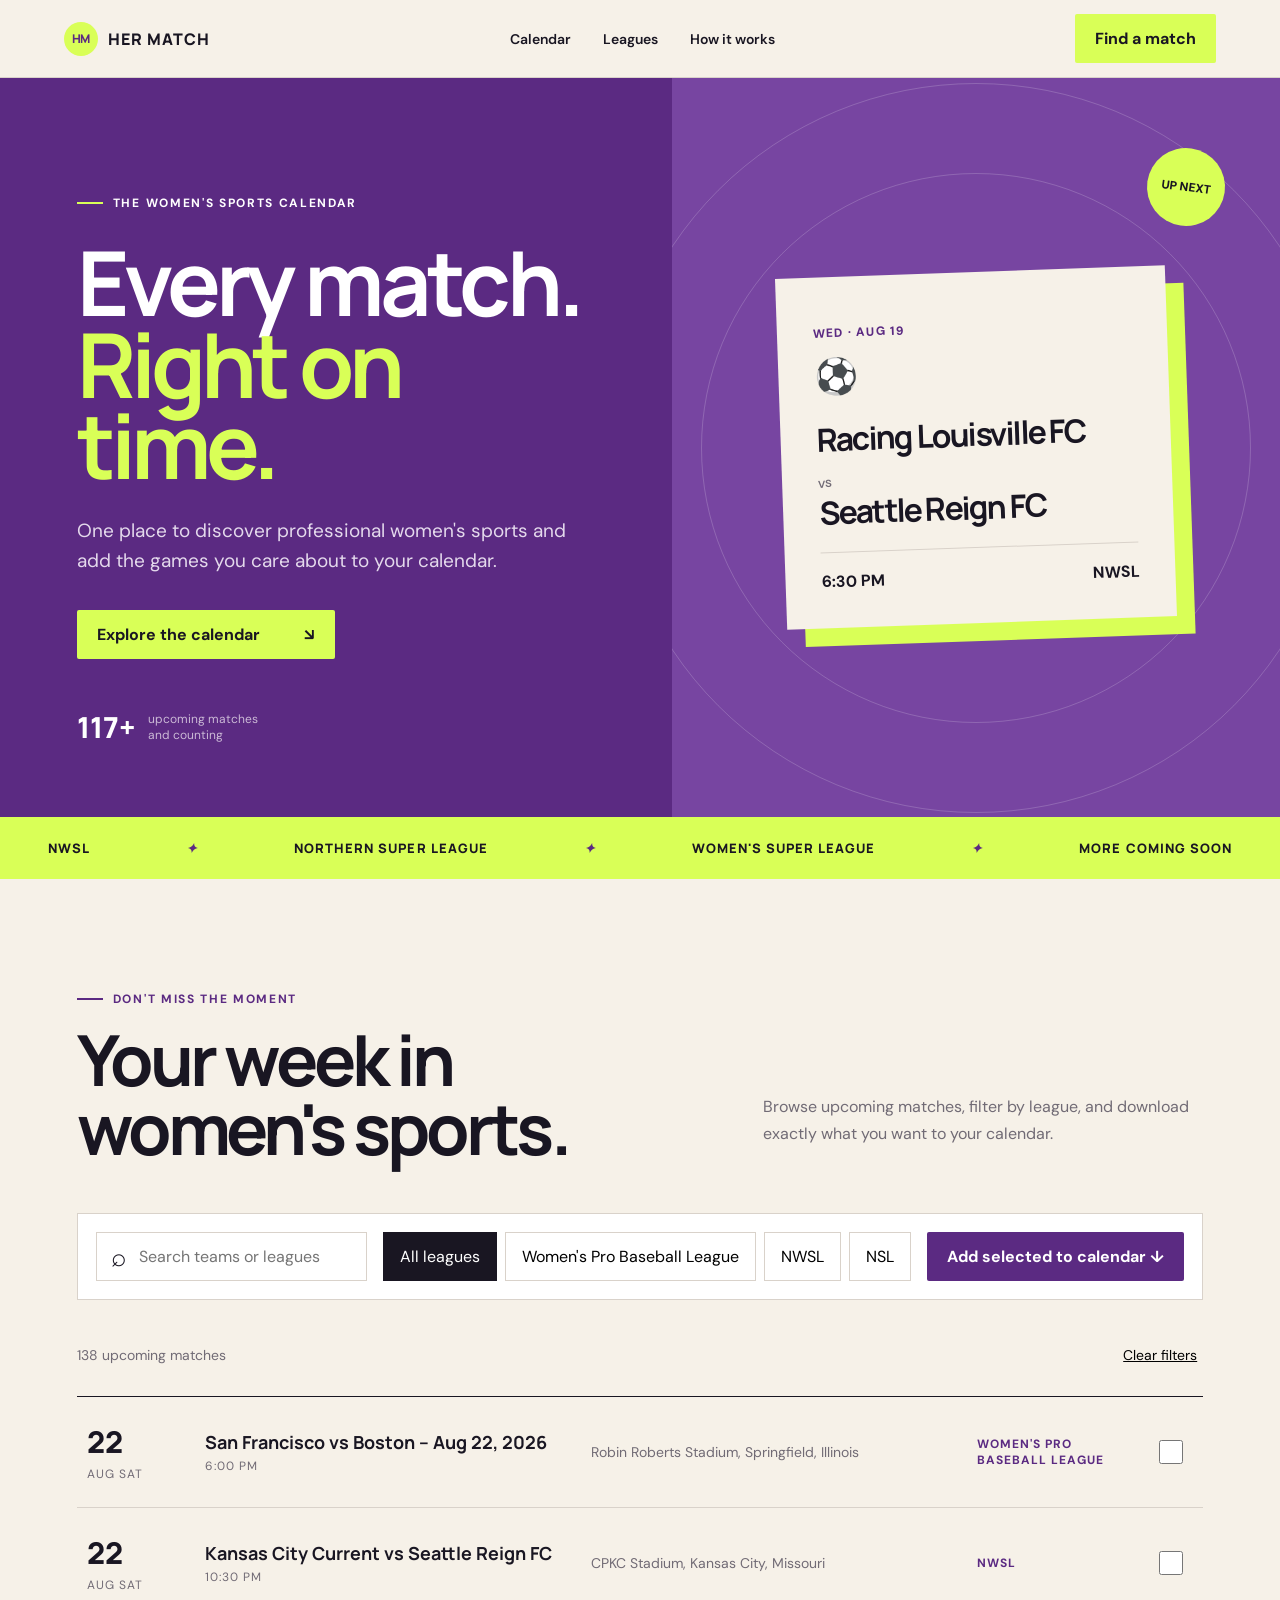
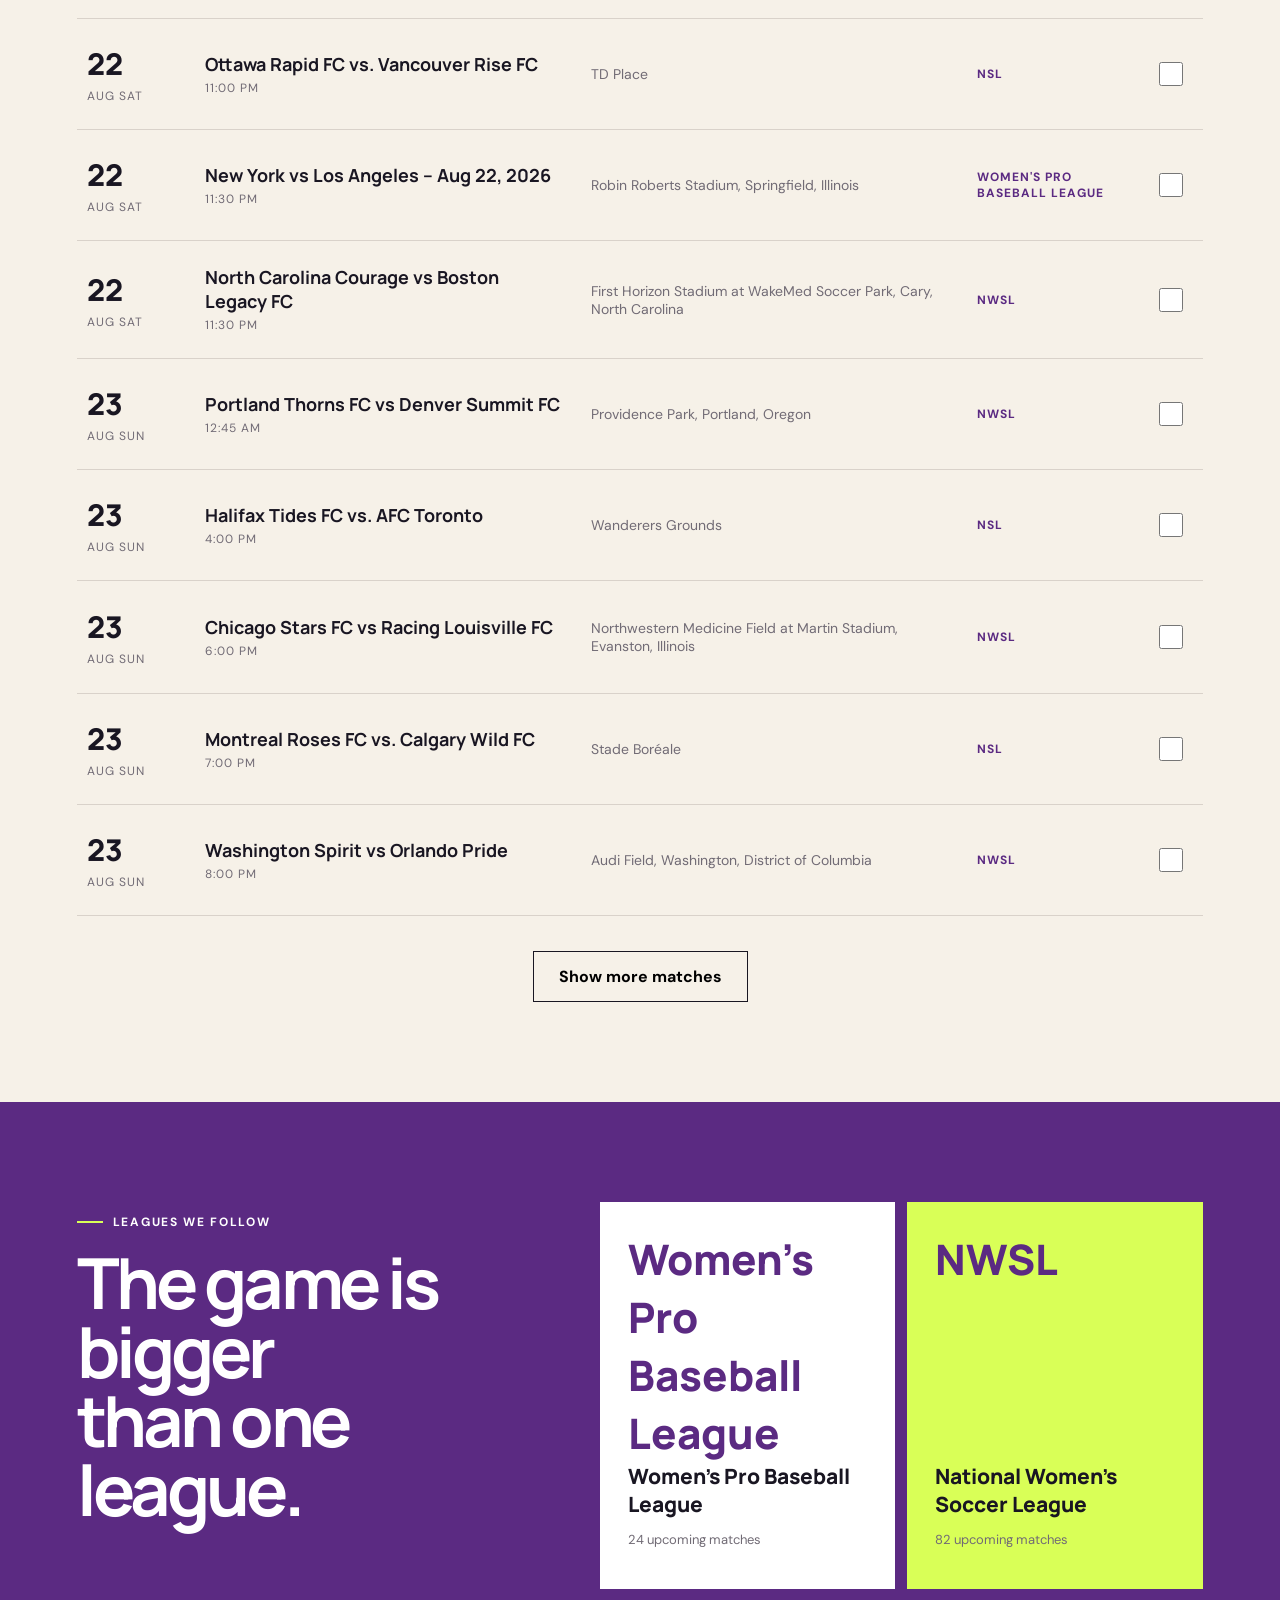
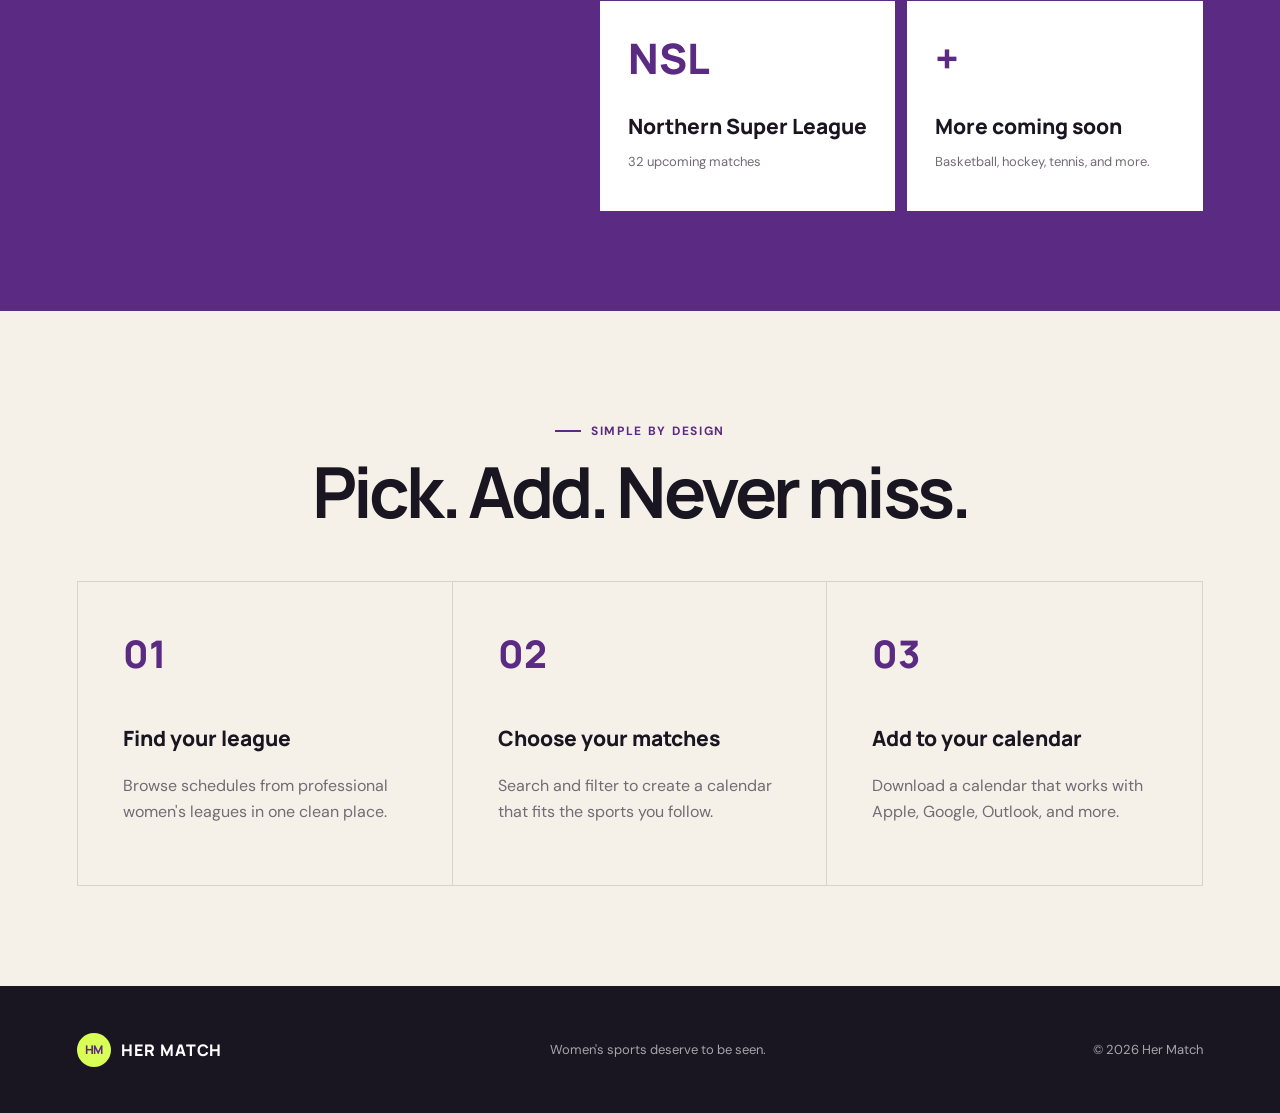
==== website/index.html @ 901d1ed4 "Create website in file structure and add pwhl calendar" ====
<!doctype html>
<html lang="en">
<head>
  <meta charset="utf-8">
  <meta name="viewport" content="width=device-width, initial-scale=1">
  <meta name="description" content="Find and follow professional women's sports, all in one calendar.">
  <title>Her Match — Women's sports, on your calendar</title>
  <link rel="preconnect" href="https://fonts.googleapis.com">
  <link rel="preconnect" href="https://fonts.gstatic.com" crossorigin>
  <link href="https://fonts.googleapis.com/css2?family=DM+Sans:wght@400;500;600;700&family=Manrope:wght@700;800&display=swap" rel="stylesheet">
  <link rel="stylesheet" href="styles.css">
</head>
<body>
  <header class="site-header">
    <a class="brand" href="#top" aria-label="Her Match home">
      <span class="brand-mark">HM</span><span>HER MATCH</span>
    </a>
    <nav aria-label="Main navigation">
      <a href="#calendar">Calendar</a><a href="#leagues">Leagues</a><a href="#about">How it works</a>
    </nav>
    <a class="header-cta" href="#calendar">Find a match</a>
  </header>

  <main id="top">
    <section class="hero">
      <div class="hero-copy">
        <p class="eyebrow"><span></span> THE WOMEN'S SPORTS CALENDAR</p>
        <h1>Every match.<br><em>Right on time.</em></h1>
        <p class="hero-intro">One place to discover professional women's sports and add the games you care about to your calendar.</p>
        <a class="primary-button" href="#calendar">Explore the calendar <span>↘</span></a>
        <div class="proof"><strong>117+</strong><span>upcoming matches<br>and counting</span></div>
      </div>
      <div class="hero-art" aria-label="Upcoming match preview">
        <div class="orbit orbit-one"></div><div class="orbit orbit-two"></div>
        <div class="hero-badge">UP NEXT</div>
        <article class="feature-card">
          <p>WED · AUG 19</p><span class="sport-icon">⚽</span>
          <h2>Racing Louisville FC<br><small>vs</small><br>Seattle Reign FC</h2>
          <div><span>6:30 PM</span><span>NWSL</span></div>
        </article>
      </div>
    </section>

    <section class="ticker" aria-label="Featured leagues">
      <span>NWSL</span><i>✦</i><span>NORTHERN SUPER LEAGUE</span><i>✦</i><span>WOMEN'S SUPER LEAGUE</span><i>✦</i><span>MORE COMING SOON</span>
    </section>

    <section class="calendar-section" id="calendar">
      <div class="section-heading">
        <div><p class="eyebrow dark"><span></span> DON'T MISS THE MOMENT</p><h2>Your week in<br>women's sports.</h2></div>
        <p>Browse upcoming matches, filter by league, and download exactly what you want to your calendar.</p>
      </div>

      <div class="toolbar">
        <label class="search"><span>⌕</span><input id="search" type="search" placeholder="Search teams or leagues" aria-label="Search teams or leagues"></label>
        <div class="filter-group" id="leagueFilters" aria-label="Filter by league"></div>
        <button class="download-button" id="downloadCalendar" type="button">Add selected to calendar <span>↓</span></button>
      </div>

      <div class="results-meta"><p id="resultCount">Loading matches…</p><button id="clearFilters" type="button">Clear filters</button></div>
      <div class="event-list" id="eventList" aria-live="polite"></div>
      <button class="load-more" id="loadMore" type="button">Show more matches</button>
    </section>

    <section class="league-section" id="leagues">
      <div><p class="eyebrow"><span></span> LEAGUES WE FOLLOW</p><h2>The game is bigger<br>than one league.</h2></div>
      <div class="league-grid" id="leagueGrid"></div>
    </section>

    <section class="how-section" id="about">
      <p class="eyebrow dark"><span></span> SIMPLE BY DESIGN</p><h2>Pick. Add. Never miss.</h2>
      <div class="steps">
        <article><b>01</b><h3>Find your league</h3><p>Browse schedules from professional women's leagues in one clean place.</p></article>
        <article><b>02</b><h3>Choose your matches</h3><p>Search and filter to create a calendar that fits the sports you follow.</p></article>
        <article><b>03</b><h3>Add to your calendar</h3><p>Download a calendar that works with Apple, Google, Outlook, and more.</p></article>
      </div>
    </section>
  </main>
  <footer><div class="brand"><span class="brand-mark">HM</span><span>HER MATCH</span></div><p>Women's sports deserve to be seen.</p><p>© 2026 Her Match</p></footer>
  <script src="events.js"></script><script src="app.js"></script>
</body>
</html>
---- website/styles.css ----
:root{--ink:#191622;--purple:#5b2a82;--violet:#7745a1;--lime:#d9ff57;--cream:#f6f1e8;--white:#fff;--muted:#716b75;--line:#d9d2ca}*{box-sizing:border-box}html{scroll-behavior:smooth}body{margin:0;background:var(--cream);color:var(--ink);font-family:"DM Sans",sans-serif}a{color:inherit;text-decoration:none}button,input{font:inherit}.site-header{height:78px;display:flex;align-items:center;justify-content:space-between;padding:0 5vw;background:var(--cream);border-bottom:1px solid var(--line);position:sticky;top:0;z-index:20}.brand{display:flex;align-items:center;gap:10px;font-family:Manrope,sans-serif;font-weight:800;letter-spacing:.06em}.brand-mark{display:grid;place-items:center;width:34px;height:34px;background:var(--lime);color:var(--purple);border-radius:50%;font-size:12px;letter-spacing:-.06em}.site-header nav{display:flex;gap:32px;font-weight:600;font-size:14px}.site-header nav a:hover{color:var(--purple)}.header-cta,.primary-button,.download-button{border:0;background:var(--lime);color:var(--ink);font-weight:700;padding:14px 20px;border-radius:2px;cursor:pointer}.hero{min-height:680px;display:grid;grid-template-columns:1.05fr .95fr;background:var(--purple);color:#fff;overflow:hidden}.hero-copy{padding:105px 6vw 70px}.eyebrow{display:flex;align-items:center;gap:10px;font-size:12px;font-weight:700;letter-spacing:.14em}.eyebrow span{width:26px;height:2px;background:var(--lime)}.eyebrow.dark{color:var(--purple)}.eyebrow.dark span{background:var(--purple)}h1,h2{font-family:Manrope,sans-serif;letter-spacing:-.055em}h1{font-size:clamp(64px,7vw,108px);line-height:.91;margin:30px 0}h1 em{font-style:normal;color:var(--lime)}.hero-intro{font-size:19px;line-height:1.6;max-width:590px;color:#e4d9ec;margin-bottom:34px}.primary-button{display:inline-flex;gap:44px;align-items:center}.proof{display:flex;gap:12px;align-items:center;margin-top:48px}.proof strong{font:800 29px Manrope}.proof span{font-size:12px;color:#cbb9d6;line-height:1.4}.hero-art{position:relative;display:grid;place-items:center;background:var(--violet);overflow:hidden}.orbit{position:absolute;border:1px solid rgba(255,255,255,.18);border-radius:50%}.orbit-one{width:550px;height:550px}.orbit-two{width:730px;height:730px}.hero-badge{position:absolute;top:70px;right:55px;width:78px;height:78px;border-radius:50%;display:grid;place-items:center;background:var(--lime);color:var(--ink);font-weight:800;font-size:12px;transform:rotate(8deg)}.feature-card{position:relative;width:min(390px,76%);padding:36px;background:var(--cream);color:var(--ink);box-shadow:18px 18px 0 var(--lime);transform:rotate(-2deg)}.feature-card>p{font-size:12px;font-weight:800;color:var(--purple);letter-spacing:.1em}.sport-icon{font-size:35px}.feature-card h2{font-size:32px;line-height:1.14;margin:22px 0}.feature-card h2 small{font:500 14px "DM Sans";color:var(--muted)}.feature-card div{border-top:1px solid var(--line);padding-top:18px;display:flex;justify-content:space-between;font-weight:700}.ticker{height:62px;background:var(--lime);display:flex;align-items:center;justify-content:space-around;font:800 13px Manrope;letter-spacing:.08em;white-space:nowrap;overflow:hidden}.ticker i{color:var(--purple)}.calendar-section{padding:100px 6vw}.section-heading{display:flex;align-items:end;justify-content:space-between;margin-bottom:50px}.section-heading h2,.league-section h2,.how-section h2{font-size:clamp(44px,5.5vw,76px);line-height:.98;margin:18px 0 0}.section-heading>p{max-width:440px;color:var(--muted);line-height:1.7}.toolbar{display:grid;grid-template-columns:1.2fr auto auto;gap:16px;padding:18px;background:#fff;border:1px solid var(--line)}.search{display:flex;align-items:center;gap:10px;border:1px solid var(--line);padding:0 14px}.search span{font-size:26px}.search input{border:0;outline:0;width:100%;background:transparent}.filter-group{display:flex;gap:8px}.filter{border:1px solid var(--line);background:transparent;padding:12px 16px;cursor:pointer}.filter.active{background:var(--ink);color:#fff;border-color:var(--ink)}.download-button{background:var(--purple);color:#fff}.results-meta{display:flex;justify-content:space-between;margin:32px 0 18px;color:var(--muted);font-size:14px}.results-meta button{border:0;background:none;text-decoration:underline;cursor:pointer}.event-list{border-top:1px solid var(--ink)}.event{display:grid;grid-template-columns:90px 1fr 1fr 150px 38px;align-items:center;gap:28px;padding:24px 10px;border-bottom:1px solid var(--line);transition:.2s}.event:hover{background:#fff;padding-left:20px;padding-right:20px}.date-block strong{font:800 30px Manrope;display:block}.date-block span,.event-time,.league-label{font-size:12px;text-transform:uppercase;letter-spacing:.08em;color:var(--muted)}.event h3{font:700 18px Manrope;margin:0}.event-location{font-size:14px;color:var(--muted)}.league-label{font-weight:700;color:var(--purple)}.select-event{width:24px;height:24px;accent-color:var(--purple)}.load-more{display:block;margin:35px auto 0;padding:14px 25px;border:1px solid var(--ink);background:transparent;font-weight:700;cursor:pointer}.empty{padding:80px;text-align:center;color:var(--muted)}.league-section{display:grid;grid-template-columns:.85fr 1.15fr;gap:6vw;background:var(--purple);color:#fff;padding:100px 6vw}.league-grid{display:grid;grid-template-columns:1fr 1fr;gap:12px}.league-card{background:#fff;color:var(--ink);padding:28px;min-height:210px;display:flex;flex-direction:column;justify-content:space-between}.league-card:nth-child(2){background:var(--lime)}.league-card b{font:800 42px Manrope;color:var(--purple)}.league-card h3{font:800 21px Manrope;margin:0}.league-card p{color:var(--muted);font-size:13px}.how-section{padding:100px 6vw;text-align:center}.how-section .eyebrow{justify-content:center}.steps{display:grid;grid-template-columns:repeat(3,1fr);margin-top:55px;border:1px solid var(--line)}.steps article{padding:45px;text-align:left;border-right:1px solid var(--line)}.steps article:last-child{border:0}.steps b{font:800 38px Manrope;color:var(--purple)}.steps h3{font:800 21px Manrope;margin-top:45px}.steps p{color:var(--muted);line-height:1.6}footer{background:var(--ink);color:#fff;padding:42px 6vw;display:flex;align-items:center;justify-content:space-between}footer p{color:#aaa3ac;font-size:13px}@media(max-width:900px){.site-header nav{display:none}.hero{grid-template-columns:1fr}.hero-art{min-height:540px}.toolbar{grid-template-columns:1fr}.filter-group{overflow:auto}.section-heading,.league-section{grid-template-columns:1fr;display:grid}.event{grid-template-columns:70px 1fr 30px}.event-location,.league-label{display:none}.steps{grid-template-columns:1fr}.steps article{border-right:0;border-bottom:1px solid var(--line)}}@media(max-width:560px){.site-header{padding:0 20px}.header-cta{display:none}.hero-copy,.calendar-section,.league-section,.how-section{padding:70px 24px}h1{font-size:58px}.hero{min-height:auto}.hero-art{min-height:460px}.feature-card{width:76%;padding:26px}.ticker{gap:28px;justify-content:flex-start;padding:0 20px}.section-heading h2,.league-section h2,.how-section h2{font-size:44px}.league-grid{grid-template-columns:1fr}.event{gap:12px}.event-time{display:none}.event h3{font-size:15px}.steps article{padding:30px}footer{align-items:flex-start;gap:24px;flex-direction:column}}
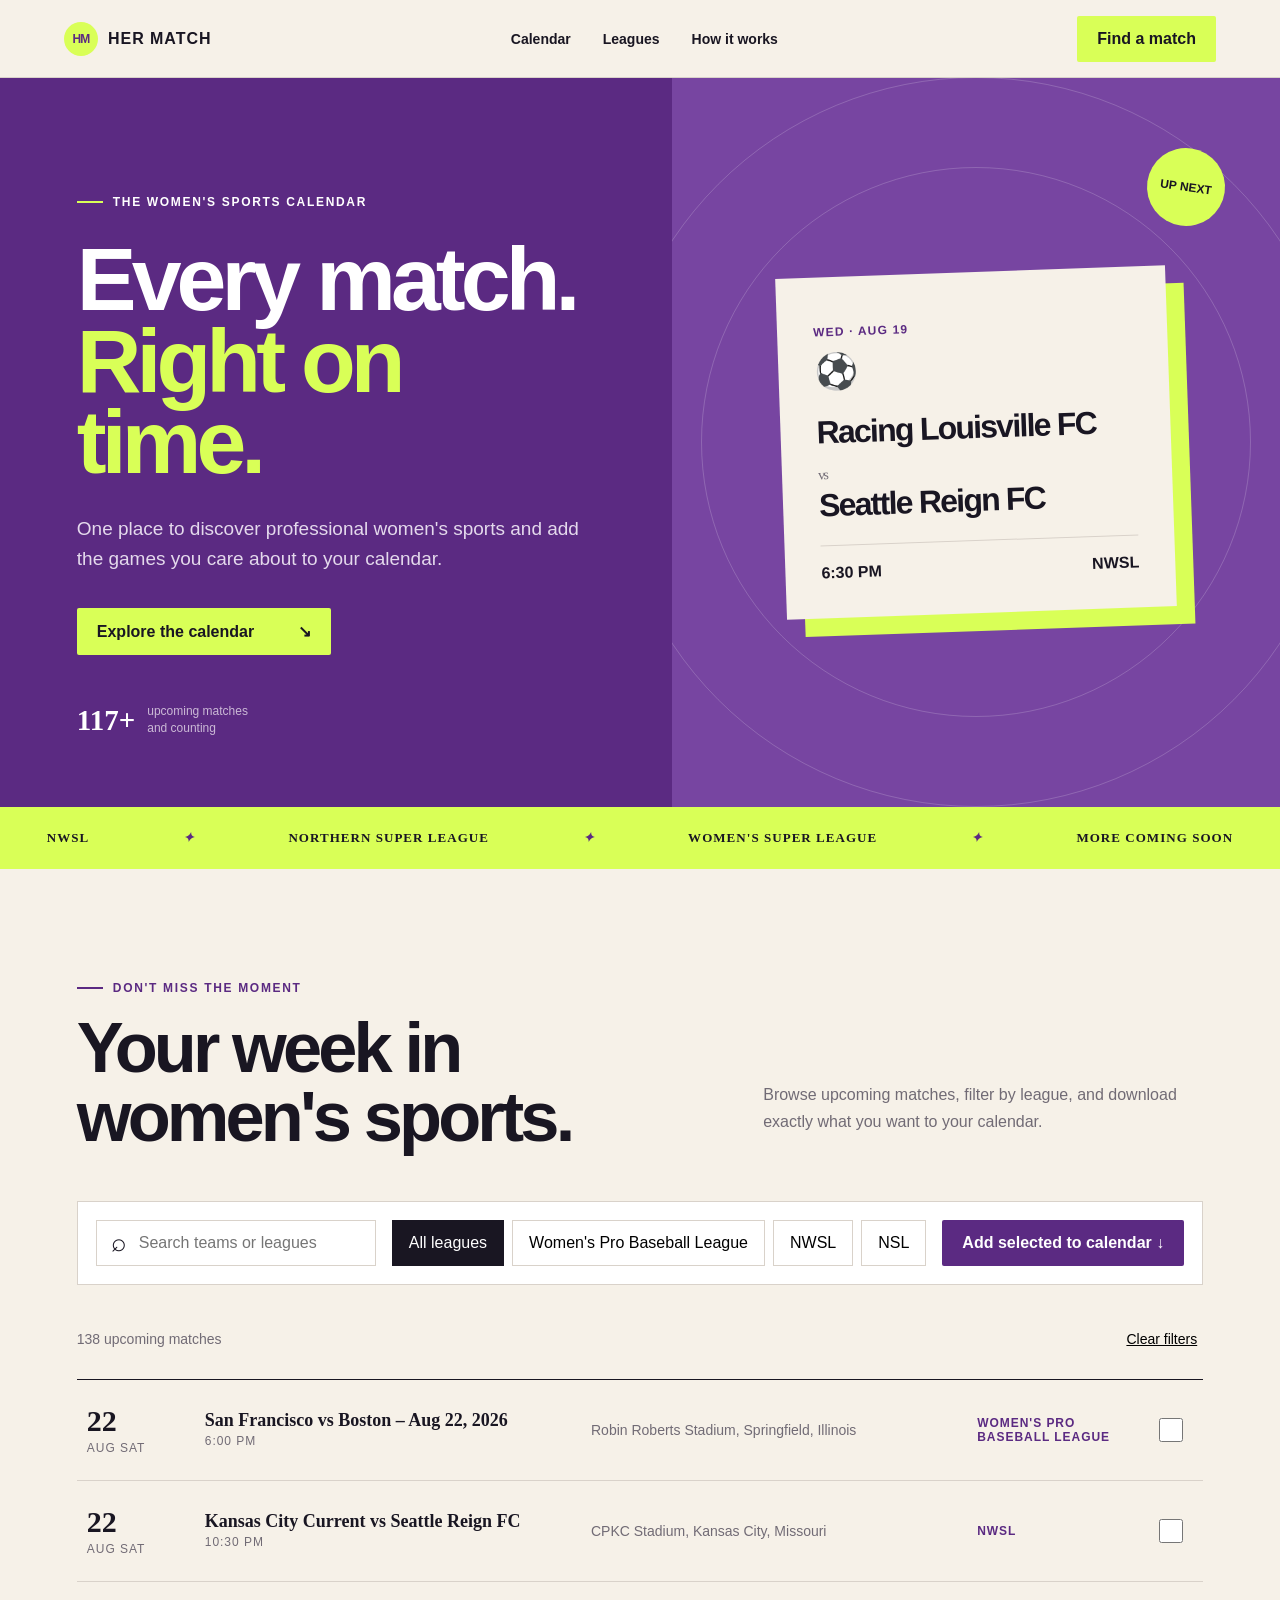
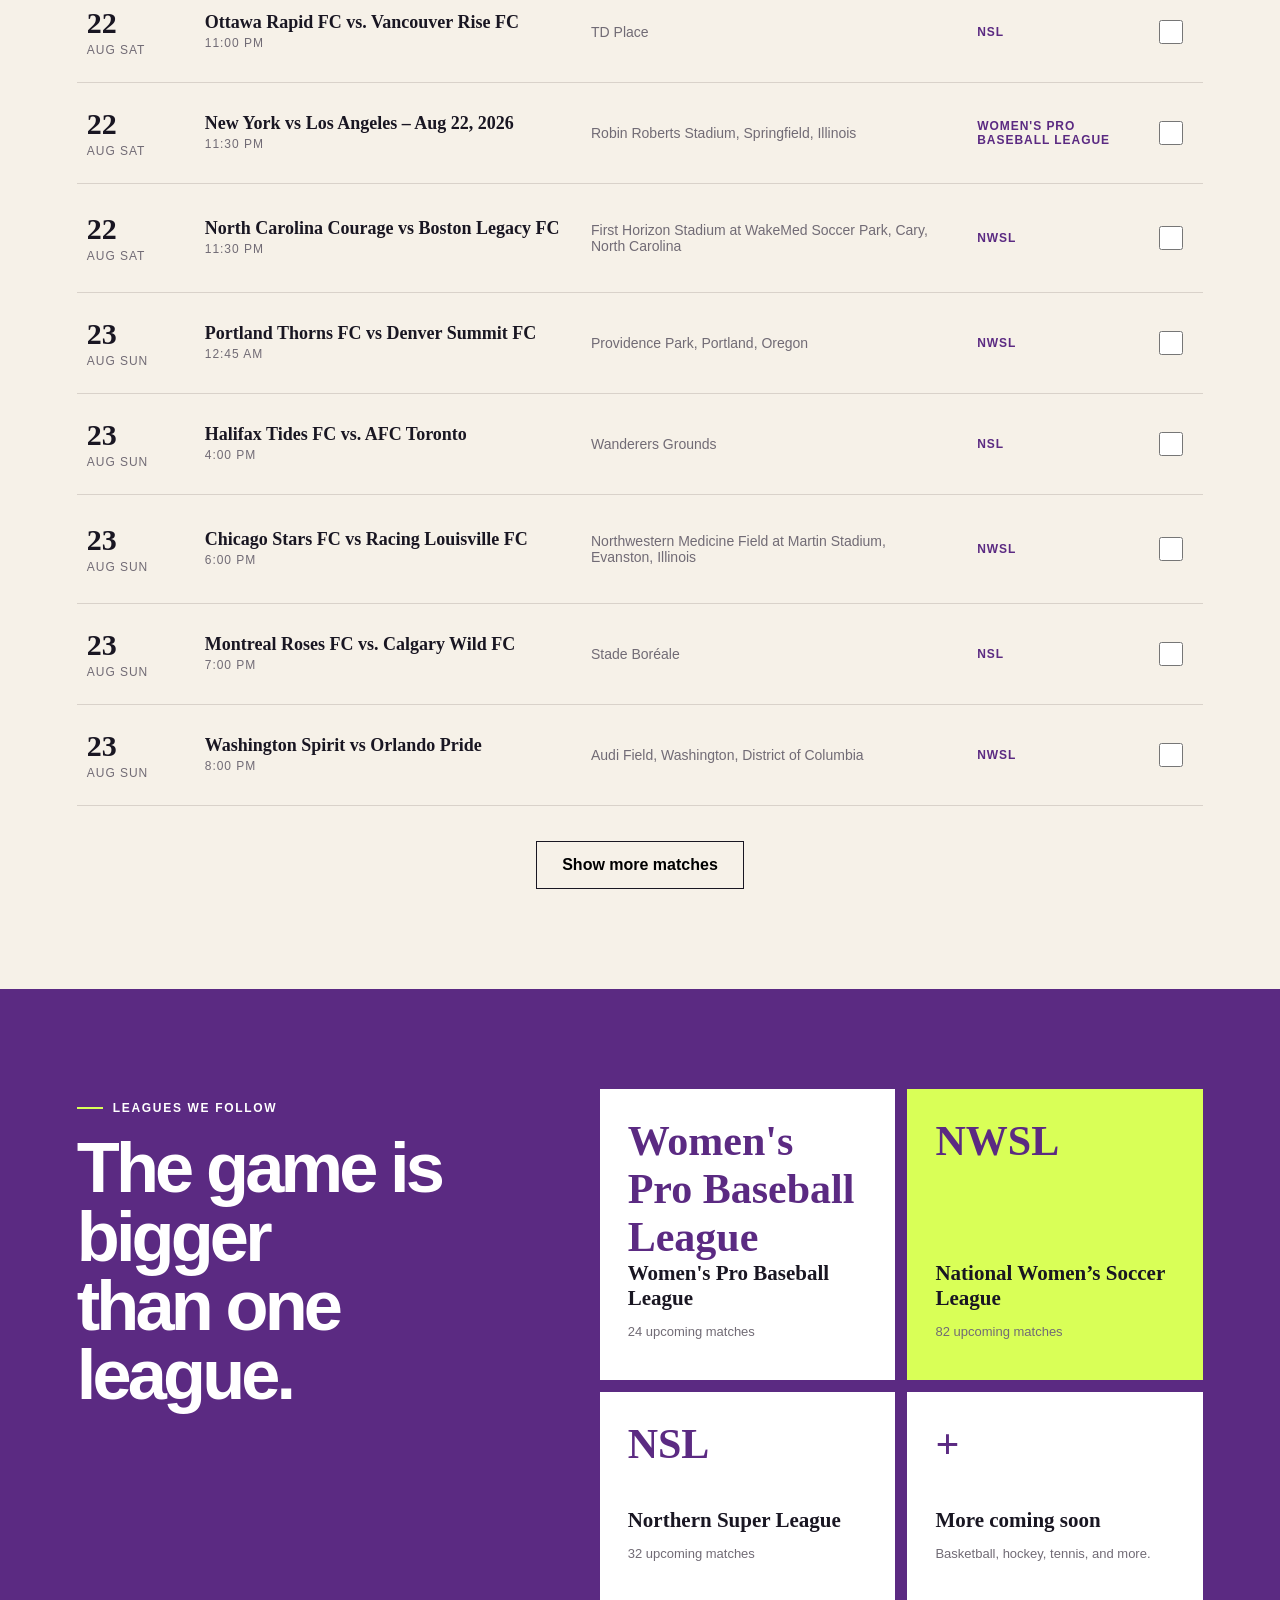
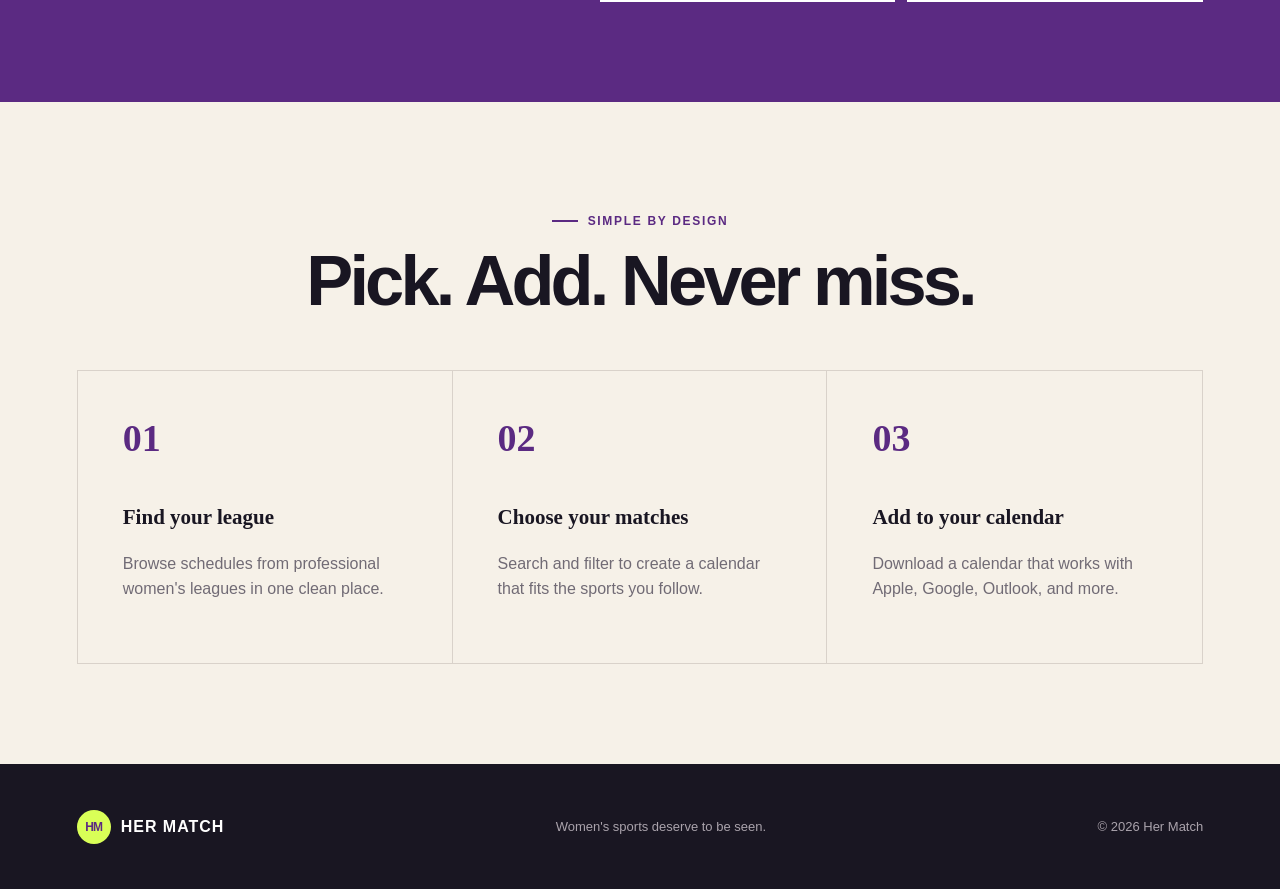
==== commit 897f98fd: "Harden website privacy and event rendering" ====
--- a/website/index.html
+++ b/website/index.html
@@ -4,10 +4,9 @@
   <meta charset="utf-8">
   <meta name="viewport" content="width=device-width, initial-scale=1">
   <meta name="description" content="Find and follow professional women's sports, all in one calendar.">
+  <meta name="referrer" content="strict-origin-when-cross-origin">
+  <meta http-equiv="Content-Security-Policy" content="default-src 'self'; script-src 'self'; style-src 'self'; img-src 'self' data:; object-src 'none'; base-uri 'none'; form-action 'none'">
   <title>Her Match — Women's sports, on your calendar</title>
-  <link rel="preconnect" href="https://fonts.googleapis.com">
-  <link rel="preconnect" href="https://fonts.gstatic.com" crossorigin>
-  <link href="https://fonts.googleapis.com/css2?family=DM+Sans:wght@400;500;600;700&family=Manrope:wght@700;800&display=swap" rel="stylesheet">
   <link rel="stylesheet" href="styles.css">
 </head>
 <body>
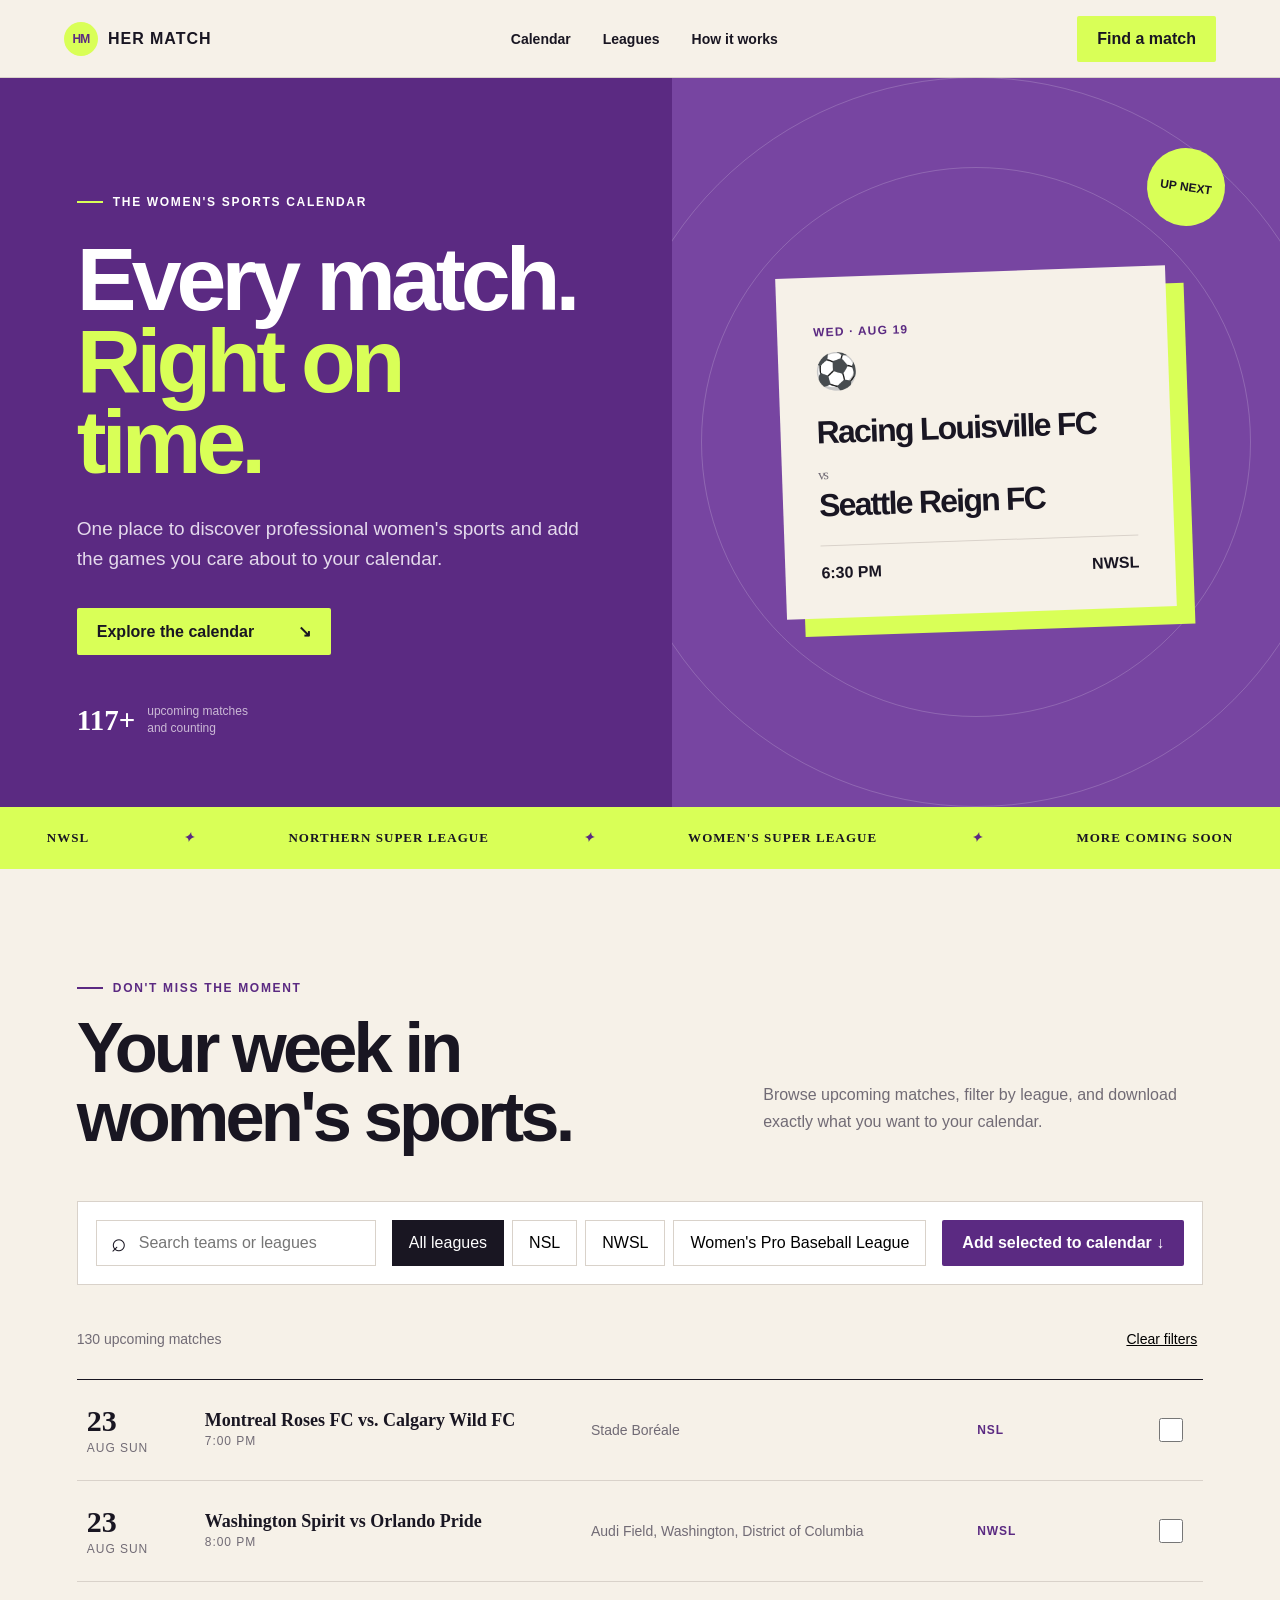
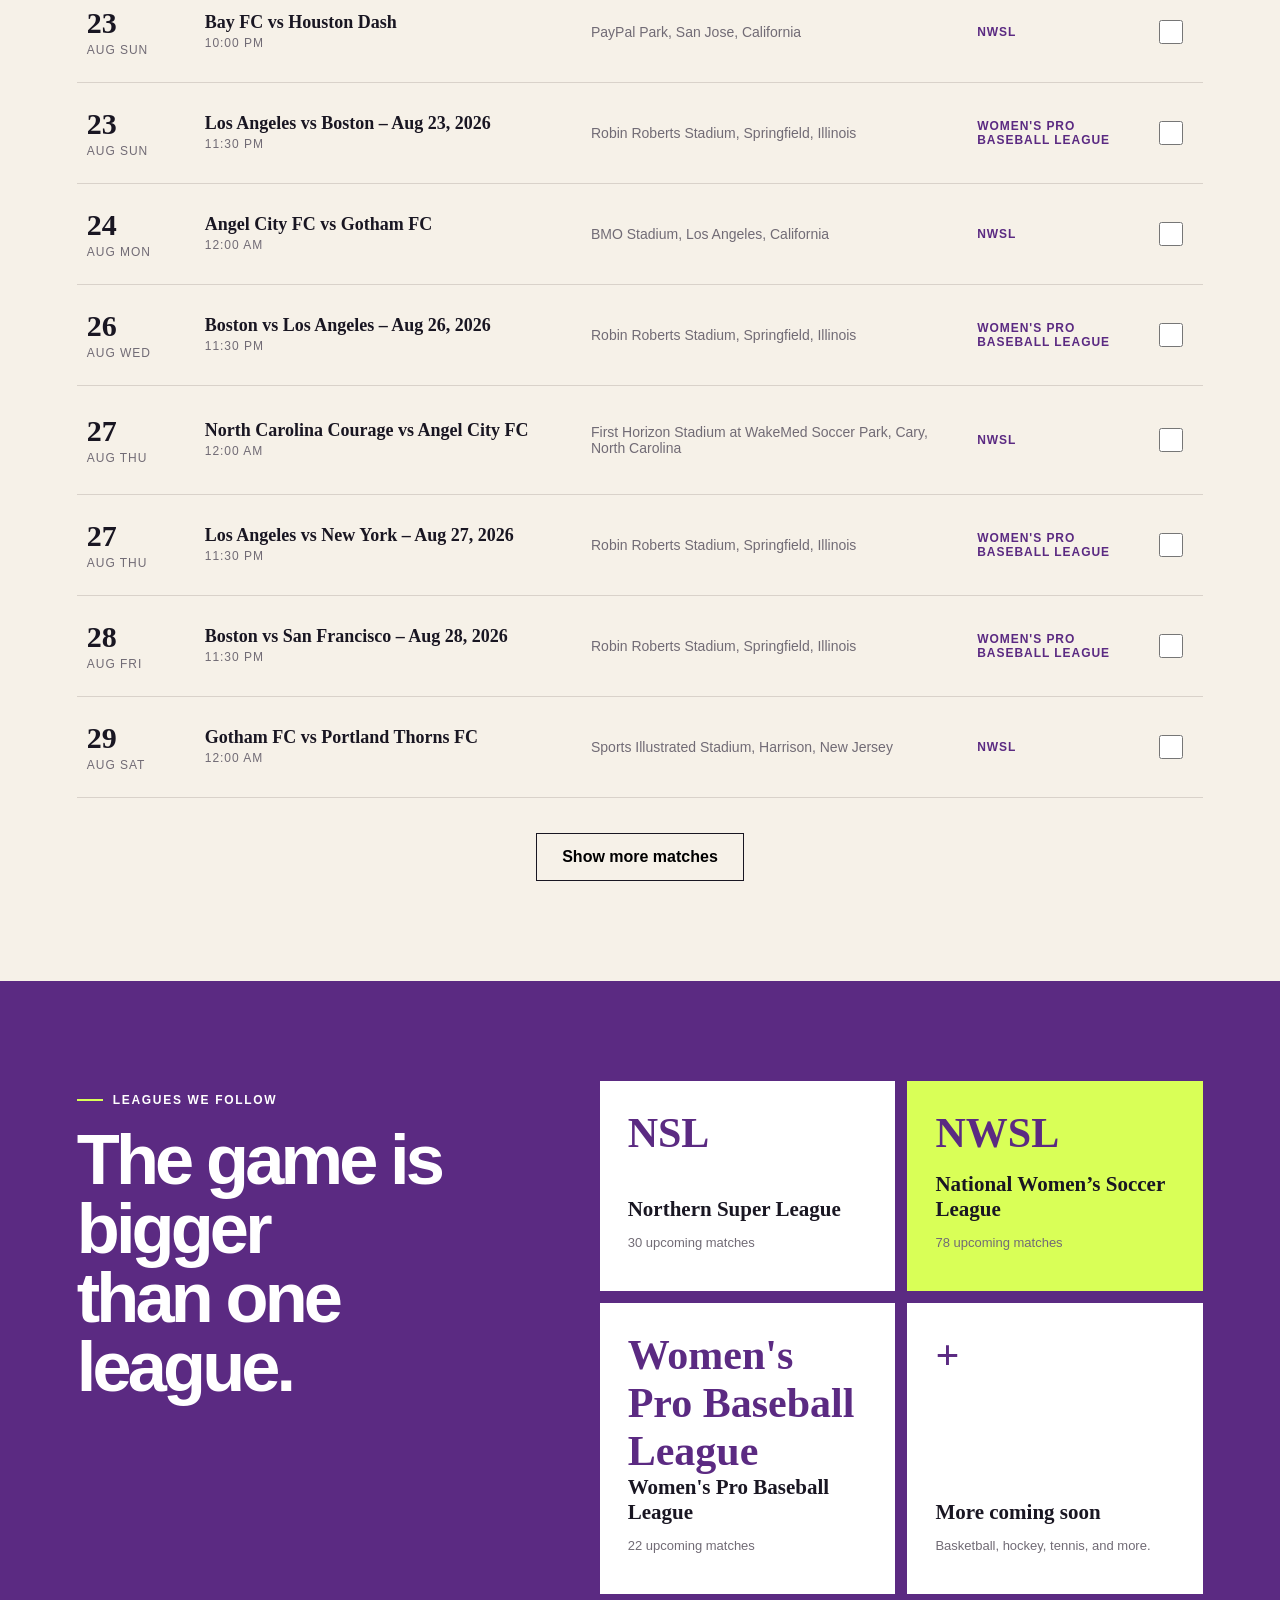
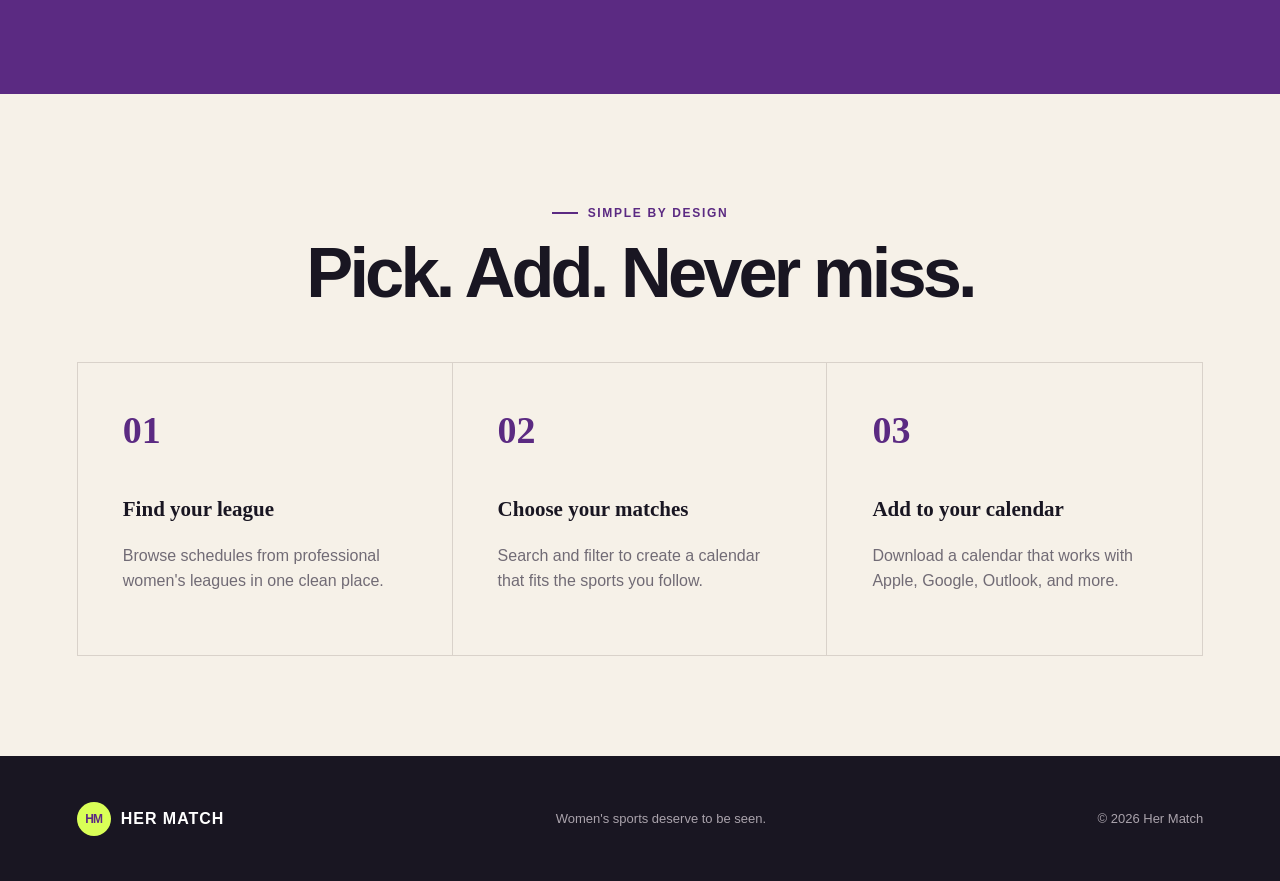
==== commit a6fb0d7d: "Restore Google Fonts with restricted CSP" ====
--- a/website/index.html
+++ b/website/index.html
@@ -5,8 +5,11 @@
   <meta name="viewport" content="width=device-width, initial-scale=1">
   <meta name="description" content="Find and follow professional women's sports, all in one calendar.">
   <meta name="referrer" content="strict-origin-when-cross-origin">
-  <meta http-equiv="Content-Security-Policy" content="default-src 'self'; script-src 'self'; style-src 'self'; img-src 'self' data:; object-src 'none'; base-uri 'none'; form-action 'none'">
+  <meta http-equiv="Content-Security-Policy" content="default-src 'self'; script-src 'self'; style-src 'self' https://fonts.googleapis.com; font-src 'self' https://fonts.gstatic.com; img-src 'self' data:; object-src 'none'; base-uri 'none'; form-action 'none'">
   <title>Her Match — Women's sports, on your calendar</title>
+  <link rel="preconnect" href="https://fonts.googleapis.com">
+  <link rel="preconnect" href="https://fonts.gstatic.com" crossorigin>
+  <link href="https://fonts.googleapis.com/css2?family=DM+Sans:wght@400;500;600;700&family=Manrope:wght@700;800&display=swap" rel="stylesheet">
   <link rel="stylesheet" href="styles.css">
 </head>
 <body>
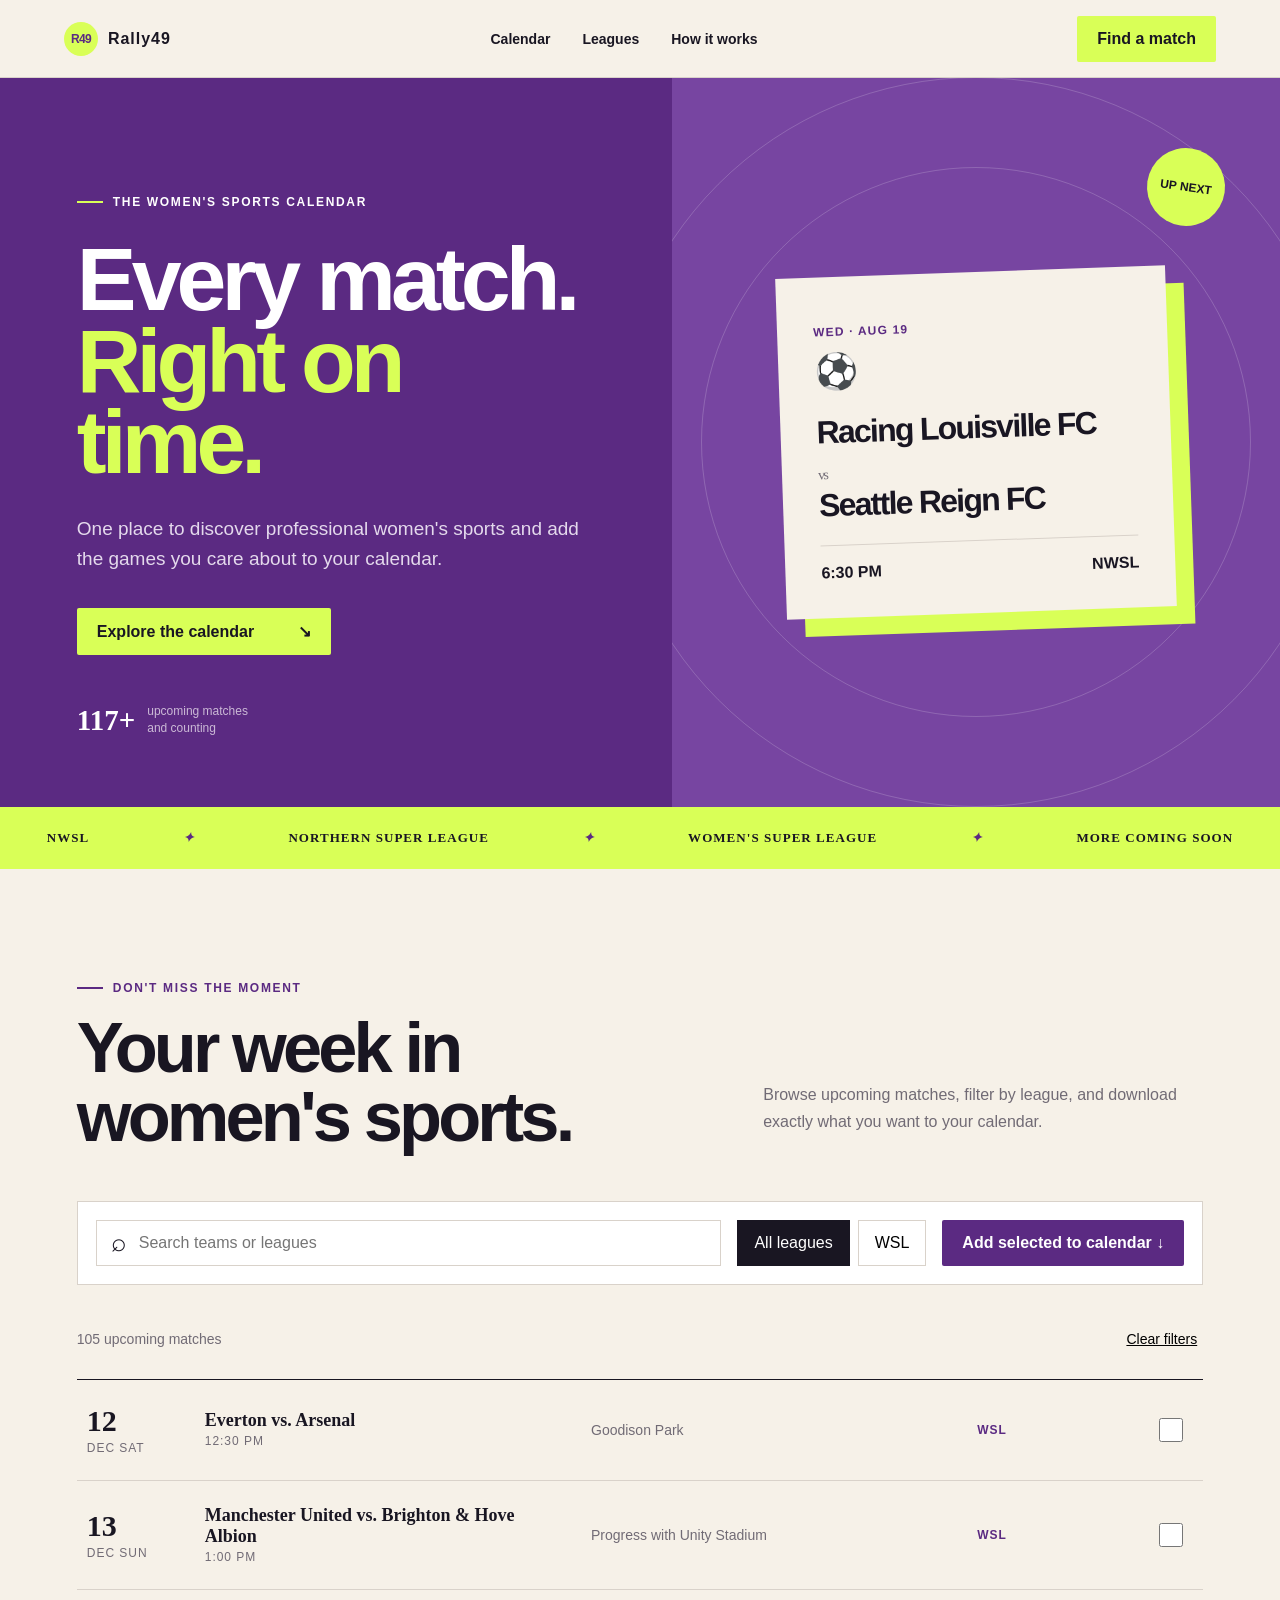
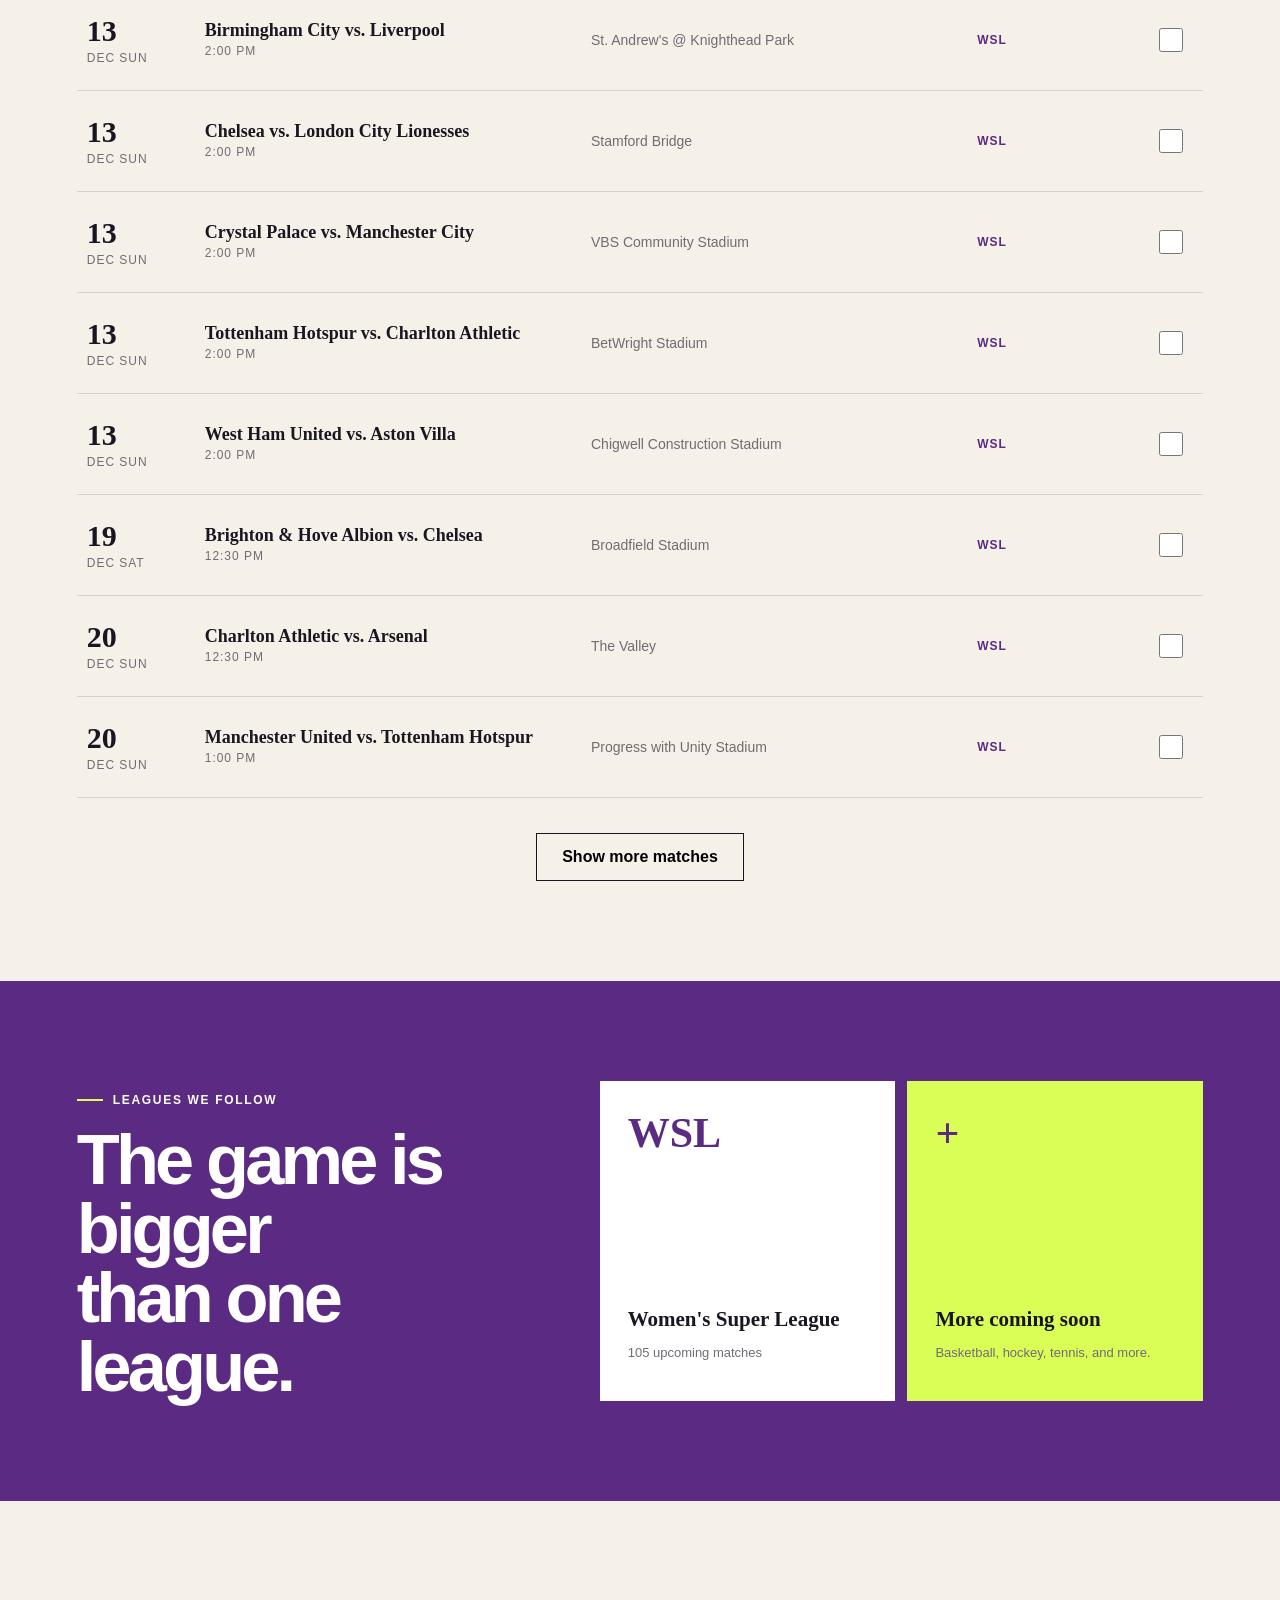
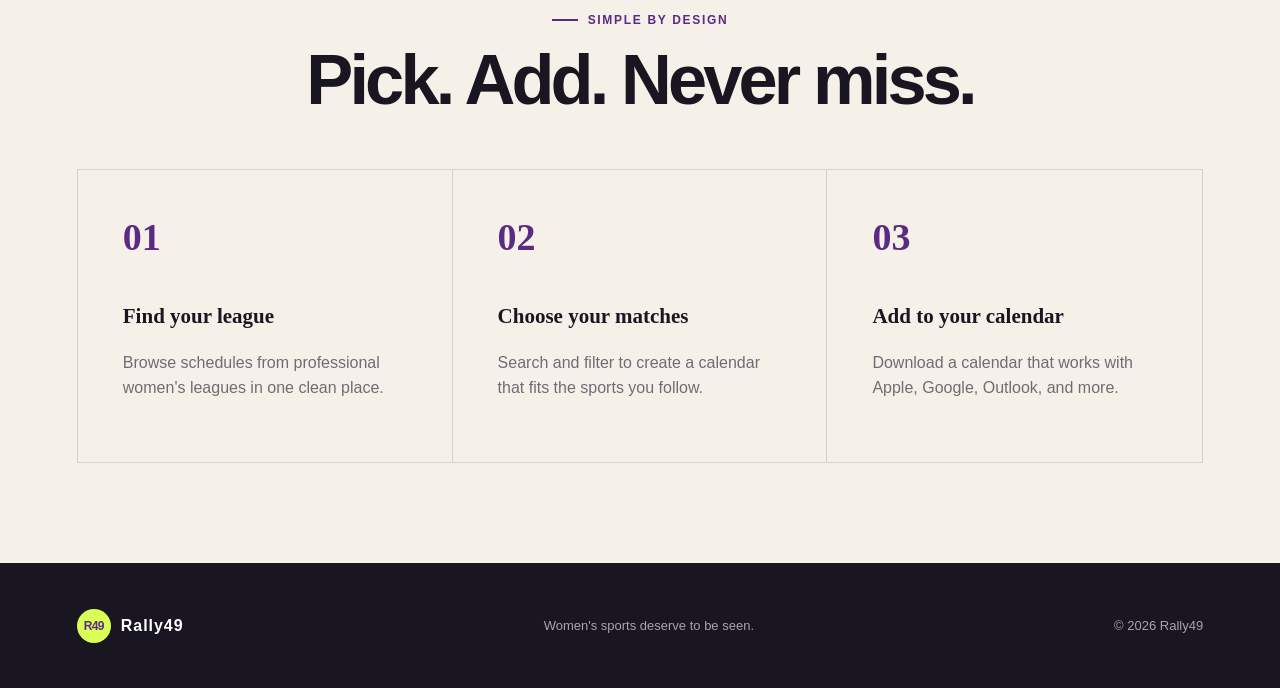
==== commit 0613e20d: "replce her match brand with rally 29" ====
--- a/website/index.html
+++ b/website/index.html
@@ -6,7 +6,7 @@
   <meta name="description" content="Find and follow professional women's sports, all in one calendar.">
   <meta name="referrer" content="strict-origin-when-cross-origin">
   <meta http-equiv="Content-Security-Policy" content="default-src 'self'; script-src 'self'; style-src 'self' https://fonts.googleapis.com; font-src 'self' https://fonts.gstatic.com; img-src 'self' data:; object-src 'none'; base-uri 'none'; form-action 'none'">
-  <title>Her Match — Women's sports, on your calendar</title>
+  <title>Rally49 — Women's sports, on your calendar</title>
   <link rel="preconnect" href="https://fonts.googleapis.com">
   <link rel="preconnect" href="https://fonts.gstatic.com" crossorigin>
   <link href="https://fonts.googleapis.com/css2?family=DM+Sans:wght@400;500;600;700&family=Manrope:wght@700;800&display=swap" rel="stylesheet">
@@ -14,8 +14,8 @@
 </head>
 <body>
   <header class="site-header">
-    <a class="brand" href="#top" aria-label="Her Match home">
-      <span class="brand-mark">HM</span><span>HER MATCH</span>
+    <a class="brand" href="#top" aria-label="Rally49 home">
+      <span class="brand-mark">R49</span><span>Rally49</span>
     </a>
     <nav aria-label="Main navigation">
       <a href="#calendar">Calendar</a><a href="#leagues">Leagues</a><a href="#about">How it works</a>
@@ -78,7 +78,7 @@
       </div>
     </section>
   </main>
-  <footer><div class="brand"><span class="brand-mark">HM</span><span>HER MATCH</span></div><p>Women's sports deserve to be seen.</p><p>© 2026 Her Match</p></footer>
+  <footer><div class="brand"><span class="brand-mark">R49</span><span>Rally49</span></div><p>Women's sports deserve to be seen.</p><p>© 2026 Rally49</p></footer>
   <script src="events.js"></script><script src="app.js"></script>
 </body>
 </html>
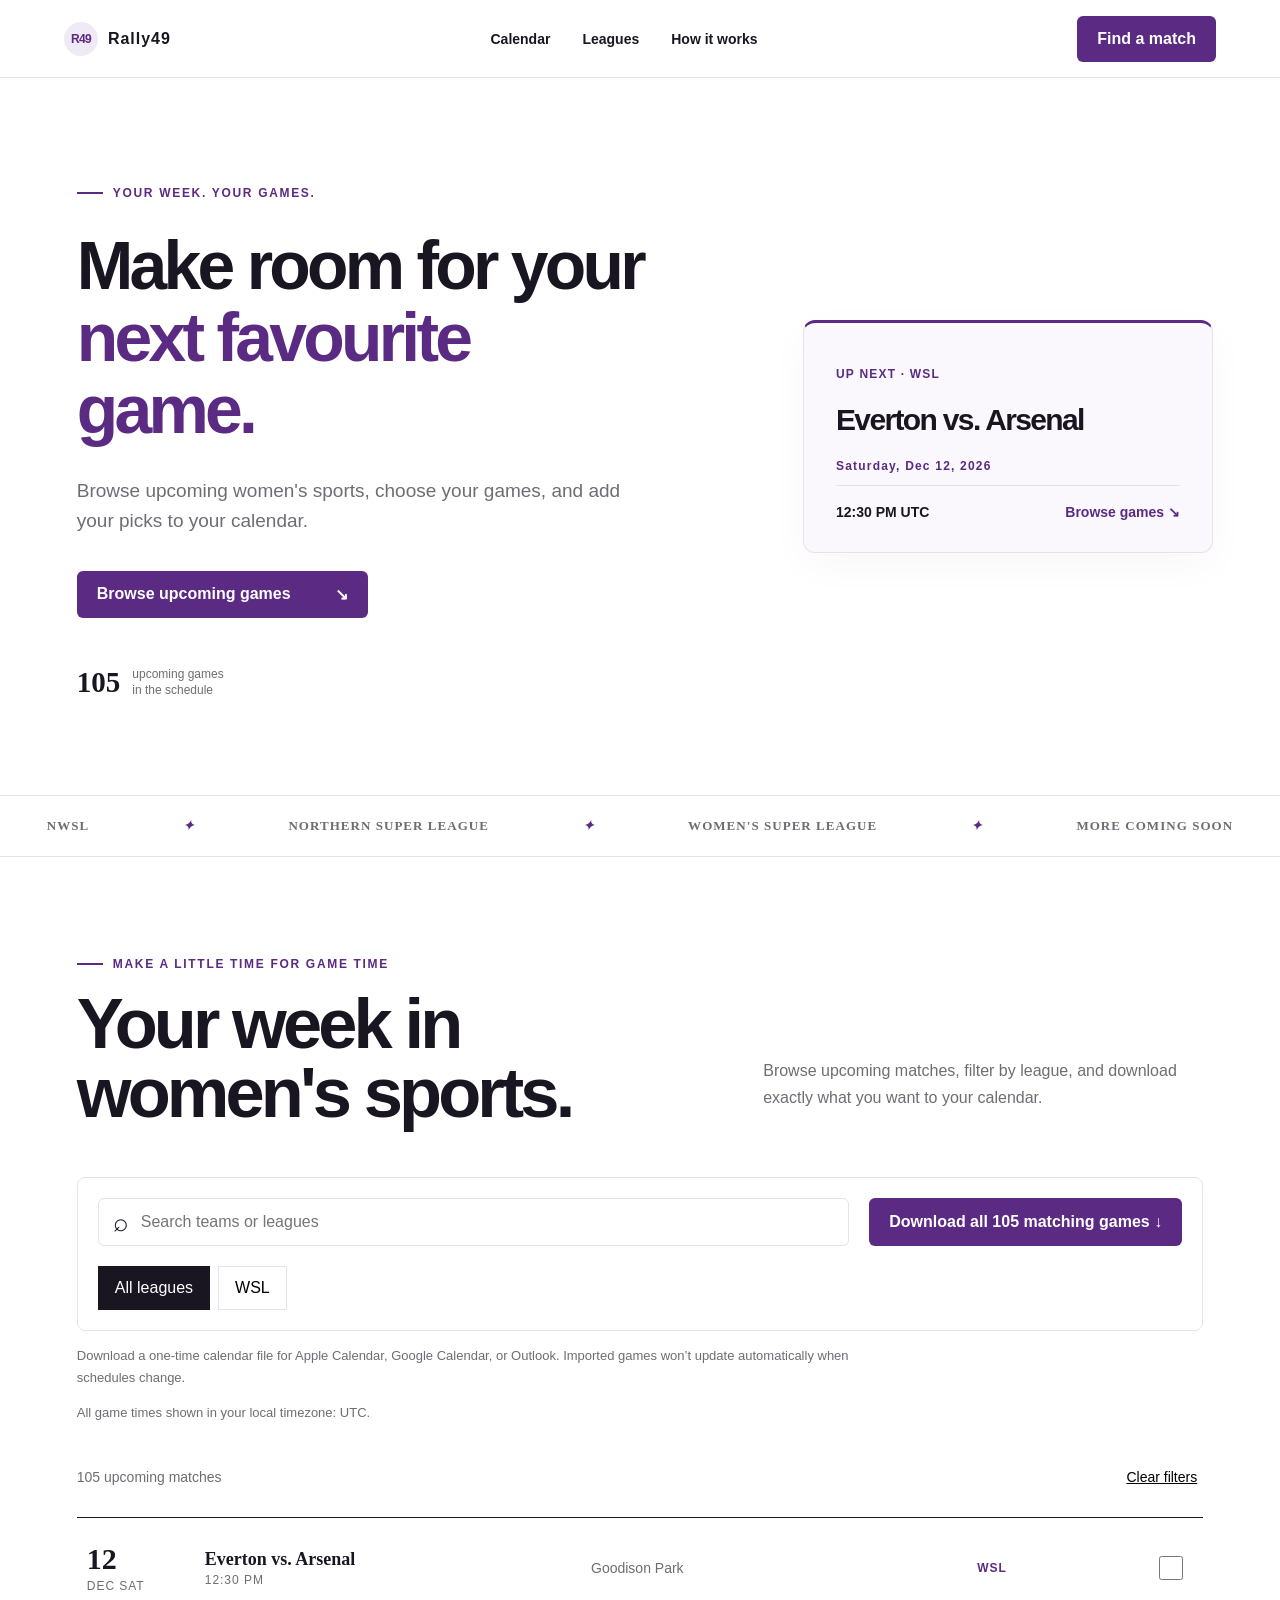
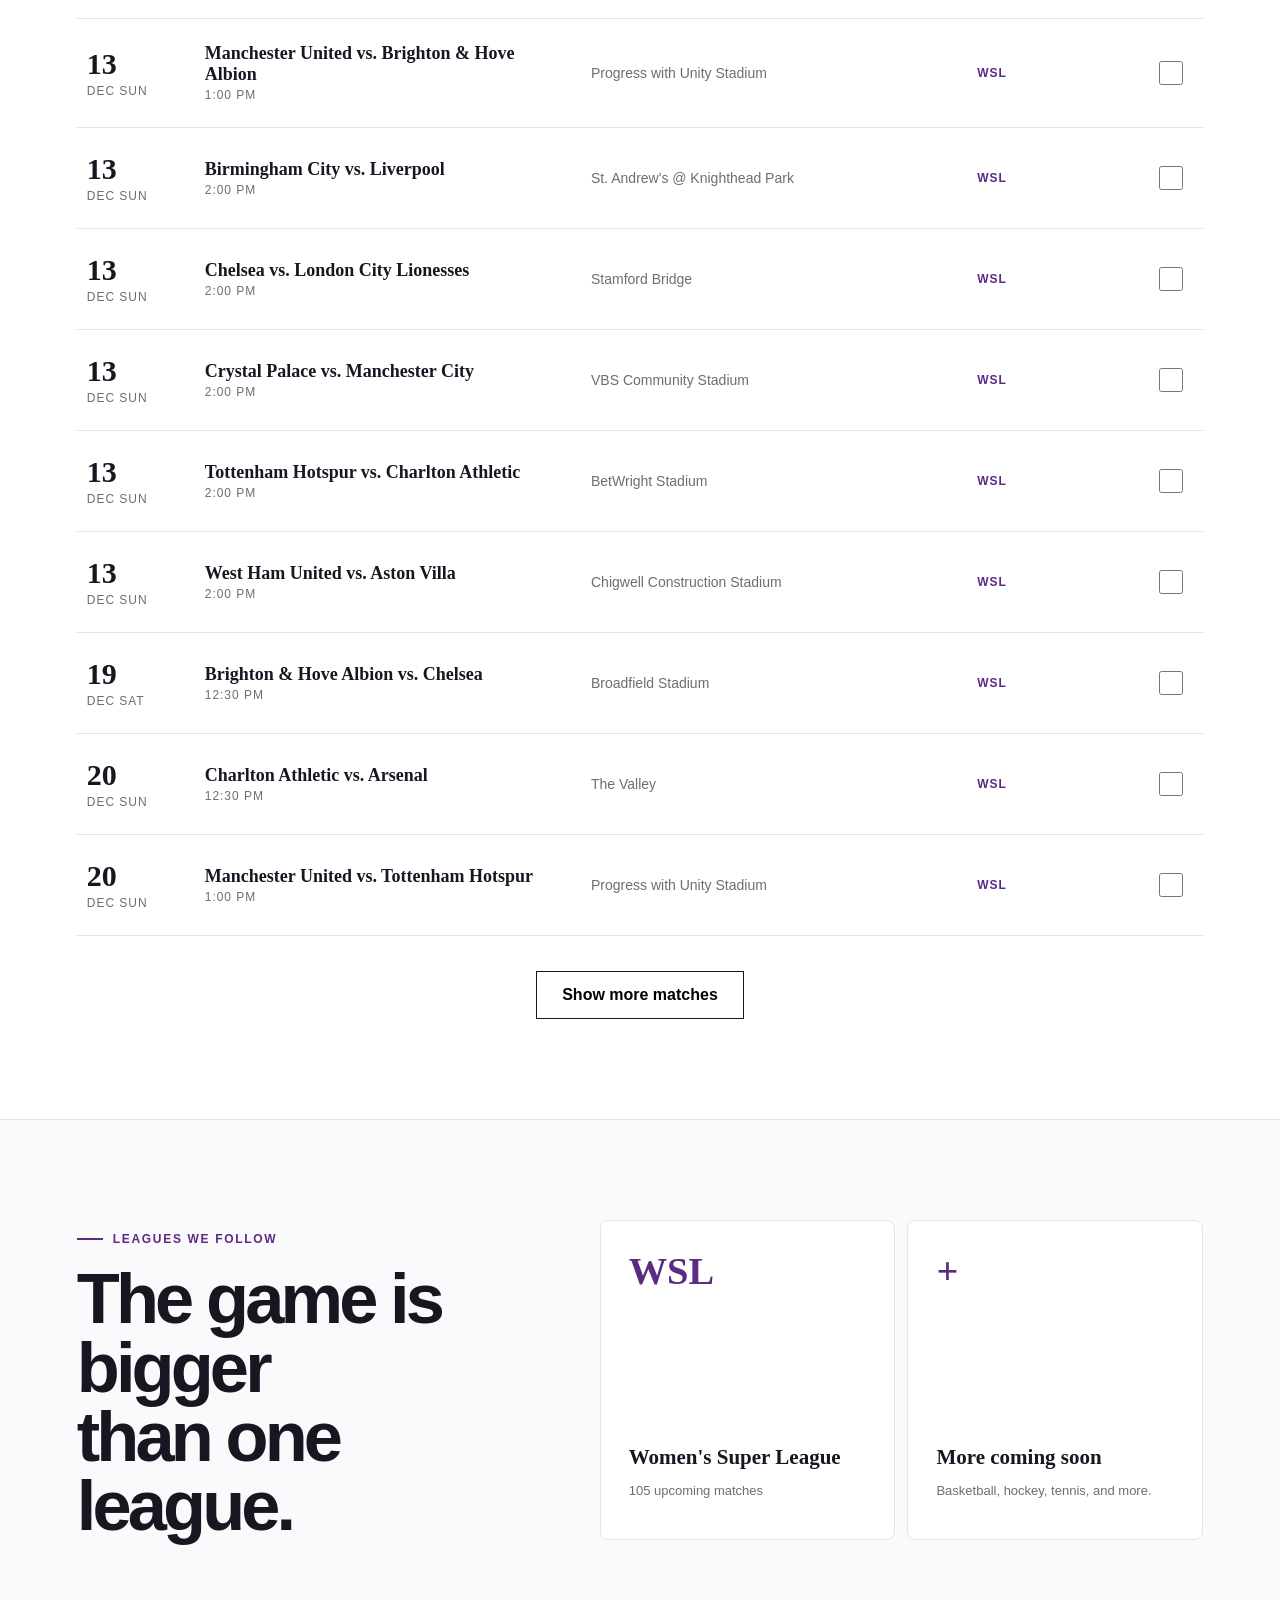
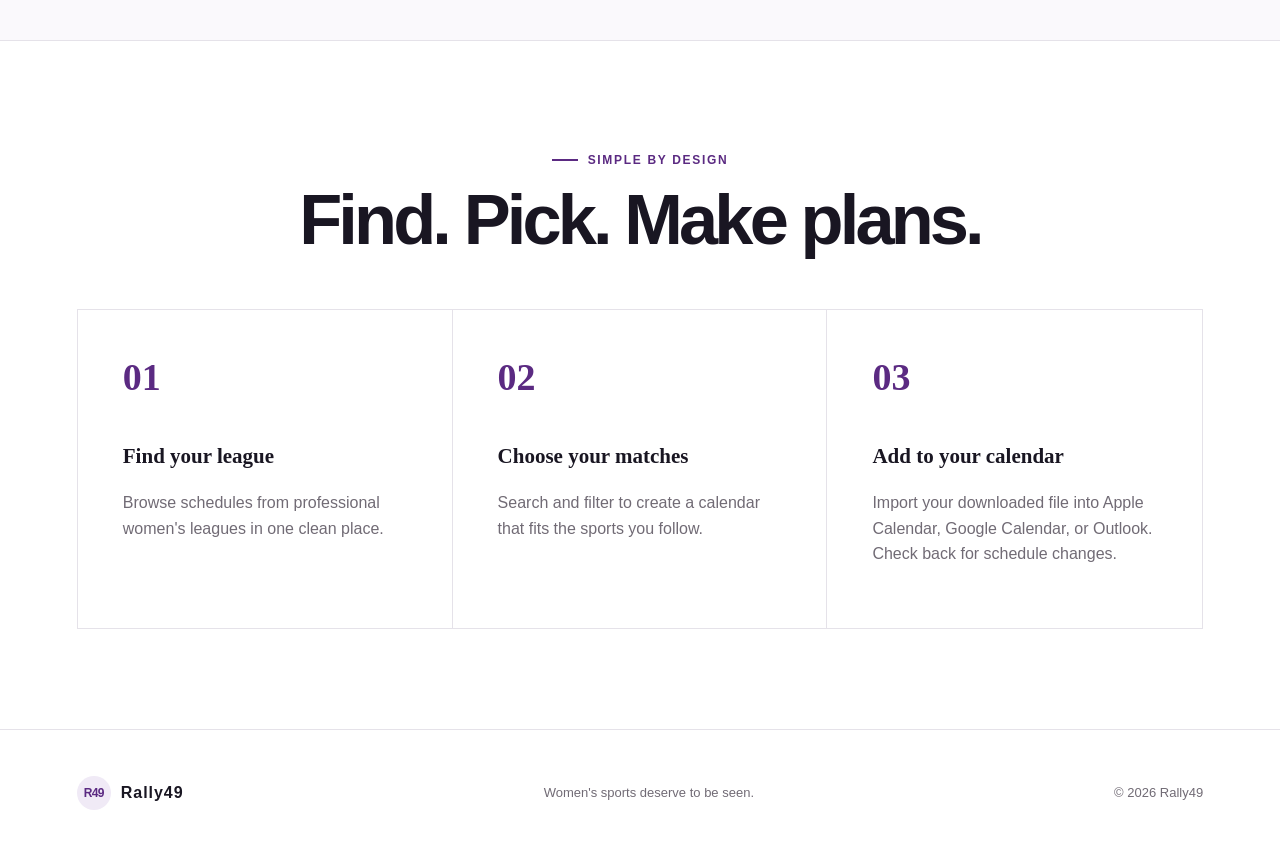
==== commit ff3921b6: "Refresh Rally49 design and clarify calendar downloads" ====
--- a/website/index.html
+++ b/website/index.html
@@ -3,10 +3,10 @@
 <head>
   <meta charset="utf-8">
   <meta name="viewport" content="width=device-width, initial-scale=1">
-  <meta name="description" content="Find and follow professional women's sports, all in one calendar.">
+  <meta name="description" content="Plan your week in women's sports. Browse upcoming games, choose your favourites, and download your picks to your calendar.">
   <meta name="referrer" content="strict-origin-when-cross-origin">
   <meta http-equiv="Content-Security-Policy" content="default-src 'self'; script-src 'self'; style-src 'self' https://fonts.googleapis.com; font-src 'self' https://fonts.gstatic.com; img-src 'self' data:; object-src 'none'; base-uri 'none'; form-action 'none'">
-  <title>Rally49 — Women's sports, on your calendar</title>
+  <title>Rally49 — Plan your week in women's sports</title>
   <link rel="preconnect" href="https://fonts.googleapis.com">
   <link rel="preconnect" href="https://fonts.gstatic.com" crossorigin>
   <link href="https://fonts.googleapis.com/css2?family=DM+Sans:wght@400;500;600;700&family=Manrope:wght@700;800&display=swap" rel="stylesheet">
@@ -26,19 +26,15 @@
   <main id="top">
     <section class="hero">
       <div class="hero-copy">
-        <p class="eyebrow"><span></span> THE WOMEN'S SPORTS CALENDAR</p>
-        <h1>Every match.<br><em>Right on time.</em></h1>
-        <p class="hero-intro">One place to discover professional women's sports and add the games you care about to your calendar.</p>
-        <a class="primary-button" href="#calendar">Explore the calendar <span>↘</span></a>
-        <div class="proof"><strong>117+</strong><span>upcoming matches<br>and counting</span></div>
+        <p class="eyebrow"><span></span> YOUR WEEK. YOUR GAMES.</p>
+        <h1>Make room for your<br><em>next favourite game.</em></h1>
+        <p class="hero-intro">Browse upcoming women's sports, choose your games, and add your picks to your calendar.</p>
+        <a class="primary-button" href="#calendar">Browse upcoming games <span>↘</span></a>
+        <div class="proof"><strong id="upcomingCount">—</strong><span>upcoming games<br>in the schedule</span></div>
       </div>
       <div class="hero-art" aria-label="Upcoming match preview">
-        <div class="orbit orbit-one"></div><div class="orbit orbit-two"></div>
-        <div class="hero-badge">UP NEXT</div>
-        <article class="feature-card">
-          <p>WED · AUG 19</p><span class="sport-icon">⚽</span>
-          <h2>Racing Louisville FC<br><small>vs</small><br>Seattle Reign FC</h2>
-          <div><span>6:30 PM</span><span>NWSL</span></div>
+        <article class="feature-card" id="featuredGame" aria-label="Next scheduled game">
+          <p>UP NEXT</p><h2>Finding your next game…</h2>
         </article>
       </div>
     </section>
@@ -49,16 +45,18 @@
 
     <section class="calendar-section" id="calendar">
       <div class="section-heading">
-        <div><p class="eyebrow dark"><span></span> DON'T MISS THE MOMENT</p><h2>Your week in<br>women's sports.</h2></div>
+        <div><p class="eyebrow dark"><span></span> MAKE A LITTLE TIME FOR GAME TIME</p><h2>Your week in<br>women's sports.</h2></div>
         <p>Browse upcoming matches, filter by league, and download exactly what you want to your calendar.</p>
       </div>
 
       <div class="toolbar">
         <label class="search"><span>⌕</span><input id="search" type="search" placeholder="Search teams or leagues" aria-label="Search teams or leagues"></label>
         <div class="filter-group" id="leagueFilters" aria-label="Filter by league"></div>
-        <button class="download-button" id="downloadCalendar" type="button">Add selected to calendar <span>↓</span></button>
+        <button class="download-button" id="downloadCalendar" type="button" aria-describedby="downloadHelp">Download calendar</button>
       </div>
 
+      <p class="calendar-note" id="downloadHelp">Download a one-time calendar file for Apple Calendar, Google Calendar, or Outlook. Imported games won’t update automatically when schedules change.</p>
+      <p class="calendar-note" id="timezoneNote"></p>
       <div class="results-meta"><p id="resultCount">Loading matches…</p><button id="clearFilters" type="button">Clear filters</button></div>
       <div class="event-list" id="eventList" aria-live="polite"></div>
       <button class="load-more" id="loadMore" type="button">Show more matches</button>
@@ -70,11 +68,11 @@
     </section>
 
     <section class="how-section" id="about">
-      <p class="eyebrow dark"><span></span> SIMPLE BY DESIGN</p><h2>Pick. Add. Never miss.</h2>
+      <p class="eyebrow dark"><span></span> SIMPLE BY DESIGN</p><h2>Find. Pick. Make plans.</h2>
       <div class="steps">
         <article><b>01</b><h3>Find your league</h3><p>Browse schedules from professional women's leagues in one clean place.</p></article>
         <article><b>02</b><h3>Choose your matches</h3><p>Search and filter to create a calendar that fits the sports you follow.</p></article>
-        <article><b>03</b><h3>Add to your calendar</h3><p>Download a calendar that works with Apple, Google, Outlook, and more.</p></article>
+        <article><b>03</b><h3>Add to your calendar</h3><p>Import your downloaded file into Apple Calendar, Google Calendar, or Outlook. Check back for schedule changes.</p></article>
       </div>
     </section>
   </main>
--- a/website/styles.css
+++ b/website/styles.css
@@ -1 +1,36 @@
-:root{--ink:#191622;--purple:#5b2a82;--violet:#7745a1;--lime:#d9ff57;--cream:#f6f1e8;--white:#fff;--muted:#716b75;--line:#d9d2ca}*{box-sizing:border-box}html{scroll-behavior:smooth}body{margin:0;background:var(--cream);color:var(--ink);font-family:"DM Sans",sans-serif}a{color:inherit;text-decoration:none}button,input{font:inherit}.site-header{height:78px;display:flex;align-items:center;justify-content:space-between;padding:0 5vw;background:var(--cream);border-bottom:1px solid var(--line);position:sticky;top:0;z-index:20}.brand{display:flex;align-items:center;gap:10px;font-family:Manrope,sans-serif;font-weight:800;letter-spacing:.06em}.brand-mark{display:grid;place-items:center;width:34px;height:34px;background:var(--lime);color:var(--purple);border-radius:50%;font-size:12px;letter-spacing:-.06em}.site-header nav{display:flex;gap:32px;font-weight:600;font-size:14px}.site-header nav a:hover{color:var(--purple)}.header-cta,.primary-button,.download-button{border:0;background:var(--lime);color:var(--ink);font-weight:700;padding:14px 20px;border-radius:2px;cursor:pointer}.hero{min-height:680px;display:grid;grid-template-columns:1.05fr .95fr;background:var(--purple);color:#fff;overflow:hidden}.hero-copy{padding:105px 6vw 70px}.eyebrow{display:flex;align-items:center;gap:10px;font-size:12px;font-weight:700;letter-spacing:.14em}.eyebrow span{width:26px;height:2px;background:var(--lime)}.eyebrow.dark{color:var(--purple)}.eyebrow.dark span{background:var(--purple)}h1,h2{font-family:Manrope,sans-serif;letter-spacing:-.055em}h1{font-size:clamp(64px,7vw,108px);line-height:.91;margin:30px 0}h1 em{font-style:normal;color:var(--lime)}.hero-intro{font-size:19px;line-height:1.6;max-width:590px;color:#e4d9ec;margin-bottom:34px}.primary-button{display:inline-flex;gap:44px;align-items:center}.proof{display:flex;gap:12px;align-items:center;margin-top:48px}.proof strong{font:800 29px Manrope}.proof span{font-size:12px;color:#cbb9d6;line-height:1.4}.hero-art{position:relative;display:grid;place-items:center;background:var(--violet);overflow:hidden}.orbit{position:absolute;border:1px solid rgba(255,255,255,.18);border-radius:50%}.orbit-one{width:550px;height:550px}.orbit-two{width:730px;height:730px}.hero-badge{position:absolute;top:70px;right:55px;width:78px;height:78px;border-radius:50%;display:grid;place-items:center;background:var(--lime);color:var(--ink);font-weight:800;font-size:12px;transform:rotate(8deg)}.feature-card{position:relative;width:min(390px,76%);padding:36px;background:var(--cream);color:var(--ink);box-shadow:18px 18px 0 var(--lime);transform:rotate(-2deg)}.feature-card>p{font-size:12px;font-weight:800;color:var(--purple);letter-spacing:.1em}.sport-icon{font-size:35px}.feature-card h2{font-size:32px;line-height:1.14;margin:22px 0}.feature-card h2 small{font:500 14px "DM Sans";color:var(--muted)}.feature-card div{border-top:1px solid var(--line);padding-top:18px;display:flex;justify-content:space-between;font-weight:700}.ticker{height:62px;background:var(--lime);display:flex;align-items:center;justify-content:space-around;font:800 13px Manrope;letter-spacing:.08em;white-space:nowrap;overflow:hidden}.ticker i{color:var(--purple)}.calendar-section{padding:100px 6vw}.section-heading{display:flex;align-items:end;justify-content:space-between;margin-bottom:50px}.section-heading h2,.league-section h2,.how-section h2{font-size:clamp(44px,5.5vw,76px);line-height:.98;margin:18px 0 0}.section-heading>p{max-width:440px;color:var(--muted);line-height:1.7}.toolbar{display:grid;grid-template-columns:1.2fr auto auto;gap:16px;padding:18px;background:#fff;border:1px solid var(--line)}.search{display:flex;align-items:center;gap:10px;border:1px solid var(--line);padding:0 14px}.search span{font-size:26px}.search input{border:0;outline:0;width:100%;background:transparent}.filter-group{display:flex;gap:8px}.filter{border:1px solid var(--line);background:transparent;padding:12px 16px;cursor:pointer}.filter.active{background:var(--ink);color:#fff;border-color:var(--ink)}.download-button{background:var(--purple);color:#fff}.results-meta{display:flex;justify-content:space-between;margin:32px 0 18px;color:var(--muted);font-size:14px}.results-meta button{border:0;background:none;text-decoration:underline;cursor:pointer}.event-list{border-top:1px solid var(--ink)}.event{display:grid;grid-template-columns:90px 1fr 1fr 150px 38px;align-items:center;gap:28px;padding:24px 10px;border-bottom:1px solid var(--line);transition:.2s}.event:hover{background:#fff;padding-left:20px;padding-right:20px}.date-block strong{font:800 30px Manrope;display:block}.date-block span,.event-time,.league-label{font-size:12px;text-transform:uppercase;letter-spacing:.08em;color:var(--muted)}.event h3{font:700 18px Manrope;margin:0}.event-location{font-size:14px;color:var(--muted)}.league-label{font-weight:700;color:var(--purple)}.select-event{width:24px;height:24px;accent-color:var(--purple)}.load-more{display:block;margin:35px auto 0;padding:14px 25px;border:1px solid var(--ink);background:transparent;font-weight:700;cursor:pointer}.empty{padding:80px;text-align:center;color:var(--muted)}.league-section{display:grid;grid-template-columns:.85fr 1.15fr;gap:6vw;background:var(--purple);color:#fff;padding:100px 6vw}.league-grid{display:grid;grid-template-columns:1fr 1fr;gap:12px}.league-card{background:#fff;color:var(--ink);padding:28px;min-height:210px;display:flex;flex-direction:column;justify-content:space-between}.league-card:nth-child(2){background:var(--lime)}.league-card b{font:800 42px Manrope;color:var(--purple)}.league-card h3{font:800 21px Manrope;margin:0}.league-card p{color:var(--muted);font-size:13px}.how-section{padding:100px 6vw;text-align:center}.how-section .eyebrow{justify-content:center}.steps{display:grid;grid-template-columns:repeat(3,1fr);margin-top:55px;border:1px solid var(--line)}.steps article{padding:45px;text-align:left;border-right:1px solid var(--line)}.steps article:last-child{border:0}.steps b{font:800 38px Manrope;color:var(--purple)}.steps h3{font:800 21px Manrope;margin-top:45px}.steps p{color:var(--muted);line-height:1.6}footer{background:var(--ink);color:#fff;padding:42px 6vw;display:flex;align-items:center;justify-content:space-between}footer p{color:#aaa3ac;font-size:13px}@media(max-width:900px){.site-header nav{display:none}.hero{grid-template-columns:1fr}.hero-art{min-height:540px}.toolbar{grid-template-columns:1fr}.filter-group{overflow:auto}.section-heading,.league-section{grid-template-columns:1fr;display:grid}.event{grid-template-columns:70px 1fr 30px}.event-location,.league-label{display:none}.steps{grid-template-columns:1fr}.steps article{border-right:0;border-bottom:1px solid var(--line)}}@media(max-width:560px){.site-header{padding:0 20px}.header-cta{display:none}.hero-copy,.calendar-section,.league-section,.how-section{padding:70px 24px}h1{font-size:58px}.hero{min-height:auto}.hero-art{min-height:460px}.feature-card{width:76%;padding:26px}.ticker{gap:28px;justify-content:flex-start;padding:0 20px}.section-heading h2,.league-section h2,.how-section h2{font-size:44px}.league-grid{grid-template-columns:1fr}.event{gap:12px}.event-time{display:none}.event h3{font-size:15px}.steps article{padding:30px}footer{align-items:flex-start;gap:24px;flex-direction:column}}
+:root{--ink:#191622;--purple:#5b2a82;--violet:#7745a1;--lime:#d9ff57;--cream:#fff;--white:#fff;--muted:#716b75;--line:#e5e2e9}*{box-sizing:border-box}html{scroll-behavior:smooth}body{margin:0;background:var(--cream);color:var(--ink);font-family:"DM Sans",sans-serif}a{color:inherit;text-decoration:none}button,input{font:inherit}.site-header{height:78px;display:flex;align-items:center;justify-content:space-between;padding:0 5vw;background:var(--cream);border-bottom:1px solid var(--line);position:sticky;top:0;z-index:20}.brand{display:flex;align-items:center;gap:10px;font-family:Manrope,sans-serif;font-weight:800;letter-spacing:.06em}.brand-mark{display:grid;place-items:center;width:34px;height:34px;background:var(--lime);color:var(--purple);border-radius:50%;font-size:12px;letter-spacing:-.06em}.site-header nav{display:flex;gap:32px;font-weight:600;font-size:14px}.site-header nav a:hover{color:var(--purple)}.header-cta,.primary-button,.download-button{border:0;background:var(--lime);color:var(--ink);font-weight:700;padding:14px 20px;border-radius:2px;cursor:pointer}.hero{min-height:680px;display:grid;grid-template-columns:1.05fr .95fr;background:var(--purple);color:#fff;overflow:hidden}.hero-copy{padding:105px 6vw 70px}.eyebrow{display:flex;align-items:center;gap:10px;font-size:12px;font-weight:700;letter-spacing:.14em}.eyebrow span{width:26px;height:2px;background:var(--lime)}.eyebrow.dark{color:var(--purple)}.eyebrow.dark span{background:var(--purple)}h1,h2{font-family:Manrope,sans-serif;letter-spacing:-.055em}h1{font-size:clamp(64px,7vw,108px);line-height:.91;margin:30px 0}h1 em{font-style:normal;color:var(--lime)}.hero-intro{font-size:19px;line-height:1.6;max-width:590px;color:#e4d9ec;margin-bottom:34px}.primary-button{display:inline-flex;gap:44px;align-items:center}.proof{display:flex;gap:12px;align-items:center;margin-top:48px}.proof strong{font:800 29px Manrope}.proof span{font-size:12px;color:#cbb9d6;line-height:1.4}.hero-art{position:relative;display:grid;place-items:center;background:var(--violet);overflow:hidden}.orbit{position:absolute;border:1px solid rgba(255,255,255,.18);border-radius:50%}.orbit-one{width:550px;height:550px}.orbit-two{width:730px;height:730px}.hero-badge{position:absolute;top:70px;right:55px;width:78px;height:78px;border-radius:50%;display:grid;place-items:center;background:var(--lime);color:var(--ink);font-weight:800;font-size:12px;transform:rotate(8deg)}.feature-card{position:relative;width:min(390px,76%);padding:36px;background:var(--cream);color:var(--ink);box-shadow:18px 18px 0 var(--lime);transform:rotate(-2deg)}.feature-card>p{font-size:12px;font-weight:800;color:var(--purple);letter-spacing:.1em}.sport-icon{font-size:35px}.feature-card h2{font-size:32px;line-height:1.14;margin:22px 0}.feature-card h2 small{font:500 14px "DM Sans";color:var(--muted)}.feature-card div{border-top:1px solid var(--line);padding-top:18px;display:flex;justify-content:space-between;font-weight:700}.ticker{height:62px;background:var(--lime);display:flex;align-items:center;justify-content:space-around;font:800 13px Manrope;letter-spacing:.08em;white-space:nowrap;overflow:hidden}.ticker i{color:var(--purple)}.calendar-section{padding:100px 6vw}.section-heading{display:flex;align-items:end;justify-content:space-between;margin-bottom:50px}.section-heading h2,.league-section h2,.how-section h2{font-size:clamp(44px,5.5vw,76px);line-height:.98;margin:18px 0 0}.section-heading>p{max-width:440px;color:var(--muted);line-height:1.7}.toolbar{display:grid;grid-template-columns:1.2fr auto auto;gap:16px;padding:18px;background:#fff;border:1px solid var(--line)}.search{display:flex;align-items:center;gap:10px;border:1px solid var(--line);padding:0 14px}.search span{font-size:26px}.search input{border:0;outline:0;width:100%;background:transparent}.filter-group{display:flex;gap:8px}.filter{border:1px solid var(--line);background:transparent;padding:12px 16px;cursor:pointer}.filter.active{background:var(--ink);color:#fff;border-color:var(--ink)}.download-button{background:var(--purple);color:#fff}.results-meta{display:flex;justify-content:space-between;margin:32px 0 18px;color:var(--muted);font-size:14px}.results-meta button{border:0;background:none;text-decoration:underline;cursor:pointer}.event-list{border-top:1px solid var(--ink)}.event{display:grid;grid-template-columns:90px 1fr 1fr 150px 38px;align-items:center;gap:28px;padding:24px 10px;border-bottom:1px solid var(--line);transition:.2s}.event:hover{background:#fff;padding-left:20px;padding-right:20px}.date-block strong{font:800 30px Manrope;display:block}.date-block span,.event-time,.league-label{font-size:12px;text-transform:uppercase;letter-spacing:.08em;color:var(--muted)}.event h3{font:700 18px Manrope;margin:0}.event-location{font-size:14px;color:var(--muted)}.league-label{font-weight:700;color:var(--purple)}.select-event{width:24px;height:24px;accent-color:var(--purple)}.load-more{display:block;margin:35px auto 0;padding:14px 25px;border:1px solid var(--ink);background:transparent;font-weight:700;cursor:pointer}.empty{padding:80px;text-align:center;color:var(--muted)}.league-section{display:grid;grid-template-columns:.85fr 1.15fr;gap:6vw;background:var(--purple);color:#fff;padding:100px 6vw}.league-grid{display:grid;grid-template-columns:1fr 1fr;gap:12px}.league-card{background:#fff;color:var(--ink);padding:28px;min-height:210px;display:flex;flex-direction:column;justify-content:space-between}.league-card:nth-child(2){background:var(--lime)}.league-card b{font:800 42px Manrope;color:var(--purple)}.league-card h3{font:800 21px Manrope;margin:0}.league-card p{color:var(--muted);font-size:13px}.how-section{padding:100px 6vw;text-align:center}.how-section .eyebrow{justify-content:center}.steps{display:grid;grid-template-columns:repeat(3,1fr);margin-top:55px;border:1px solid var(--line)}.steps article{padding:45px;text-align:left;border-right:1px solid var(--line)}.steps article:last-child{border:0}.steps b{font:800 38px Manrope;color:var(--purple)}.steps h3{font:800 21px Manrope;margin-top:45px}.steps p{color:var(--muted);line-height:1.6}footer{background:var(--ink);color:#fff;padding:42px 6vw;display:flex;align-items:center;justify-content:space-between}footer p{color:#aaa3ac;font-size:13px}@media(max-width:900px){.site-header nav{display:none}.hero{grid-template-columns:1fr}.hero-art{min-height:540px}.toolbar{grid-template-columns:1fr}.filter-group{overflow:auto}.section-heading,.league-section{grid-template-columns:1fr;display:grid}.event{grid-template-columns:70px 1fr 30px}.event-location,.league-label{display:none}.steps{grid-template-columns:1fr}.steps article{border-right:0;border-bottom:1px solid var(--line)}}@media(max-width:560px){.site-header{padding:0 20px}.header-cta{display:none}.hero-copy,.calendar-section,.league-section,.how-section{padding:70px 24px}h1{font-size:58px}.hero{min-height:auto}.hero-art{min-height:460px}.feature-card{width:76%;padding:26px}.ticker{gap:28px;justify-content:flex-start;padding:0 20px}.section-heading h2,.league-section h2,.how-section h2{font-size:44px}.league-grid{grid-template-columns:1fr}.event{gap:12px}.event-time{display:block;margin-top:8px}.event h3{font-size:15px}.steps article{padding:30px}footer{align-items:flex-start;gap:24px;flex-direction:column}}
+
+/* Rally49: open white surfaces with restrained purple accents. */
+.hero{background:#fff;color:var(--ink);min-height:620px;grid-template-columns:1.15fr .85fr}
+.hero-copy{padding:96px 6vw}
+h1{font-size:clamp(48px,5.3vw,78px);line-height:1.06}
+h1 em{color:var(--purple)}
+.hero-intro,.proof span{color:var(--muted)}
+.eyebrow{color:var(--purple)}
+.eyebrow span{background:var(--purple)}
+.header-cta,.primary-button{background:var(--purple);color:#fff;border-radius:6px}
+.brand-mark{background:#f0eaf6}
+.hero-art{background:#fff;padding:48px 32px}
+.feature-card{width:100%;max-width:410px;background:#faf8fc;border:1px solid var(--line);border-top:3px solid var(--purple);border-radius:12px;box-shadow:0 12px 40px #19162208;transform:none;padding:32px}
+.feature-card h2{font-size:30px;overflow-wrap:anywhere}
+.feature-card div{gap:16px;flex-wrap:wrap;font-size:14px}
+.feature-card a{color:var(--purple)}
+.ticker{background:#fff;border-top:1px solid var(--line);border-bottom:1px solid var(--line);color:var(--muted)}
+.calendar-section{padding-top:88px}
+.toolbar{grid-template-columns:minmax(180px,1fr) auto;border-radius:8px;padding:20px;gap:20px}
+.filter-group{grid-row:2;grid-column:1 / -1;flex-wrap:wrap}
+.search{min-height:48px;border-radius:6px;min-width:0}
+.download-button{border-radius:6px}
+.download-button:disabled{opacity:.5;cursor:default}
+.calendar-note{color:var(--muted);font-size:13px;line-height:1.65;max-width:780px;margin:14px 0 0}
+.event:hover{background:#faf8fc}
+.league-section{background:#faf9fc;color:var(--ink);border-top:1px solid var(--line);border-bottom:1px solid var(--line)}
+.league-card,.league-card:nth-child(2){background:#fff;border:1px solid var(--line);border-radius:8px}
+.league-card b{font-size:clamp(24px,3vw,42px);overflow-wrap:anywhere}
+footer{background:#fff;color:var(--ink);border-top:1px solid var(--line)}
+footer p{color:var(--muted)}
+:focus-visible{outline:3px solid var(--purple);outline-offset:4px}
+.search:focus-within{outline:2px solid var(--purple);outline-offset:2px}
+section[id]{scroll-margin-top:96px}
+@media(max-width:900px){.hero{grid-template-columns:1fr}.hero-copy{padding-bottom:32px}.hero-art{min-height:0;padding:24px 6vw 64px;justify-items:start}.feature-card{max-width:560px}.toolbar{grid-template-columns:1fr}.filter-group{grid-row:auto;grid-column:auto}.download-button{white-space:normal}}
+@media(max-width:560px){.hero-copy{padding:64px 24px 24px}h1{font-size:46px}.hero-art{padding:16px 24px 56px}.feature-card{padding:24px}.feature-card h2{font-size:26px}.filter{padding:10px 12px}.empty{padding:48px 20px}.results-meta{gap:12px}.event-time{display:block;margin-top:8px;line-height:1.5}}
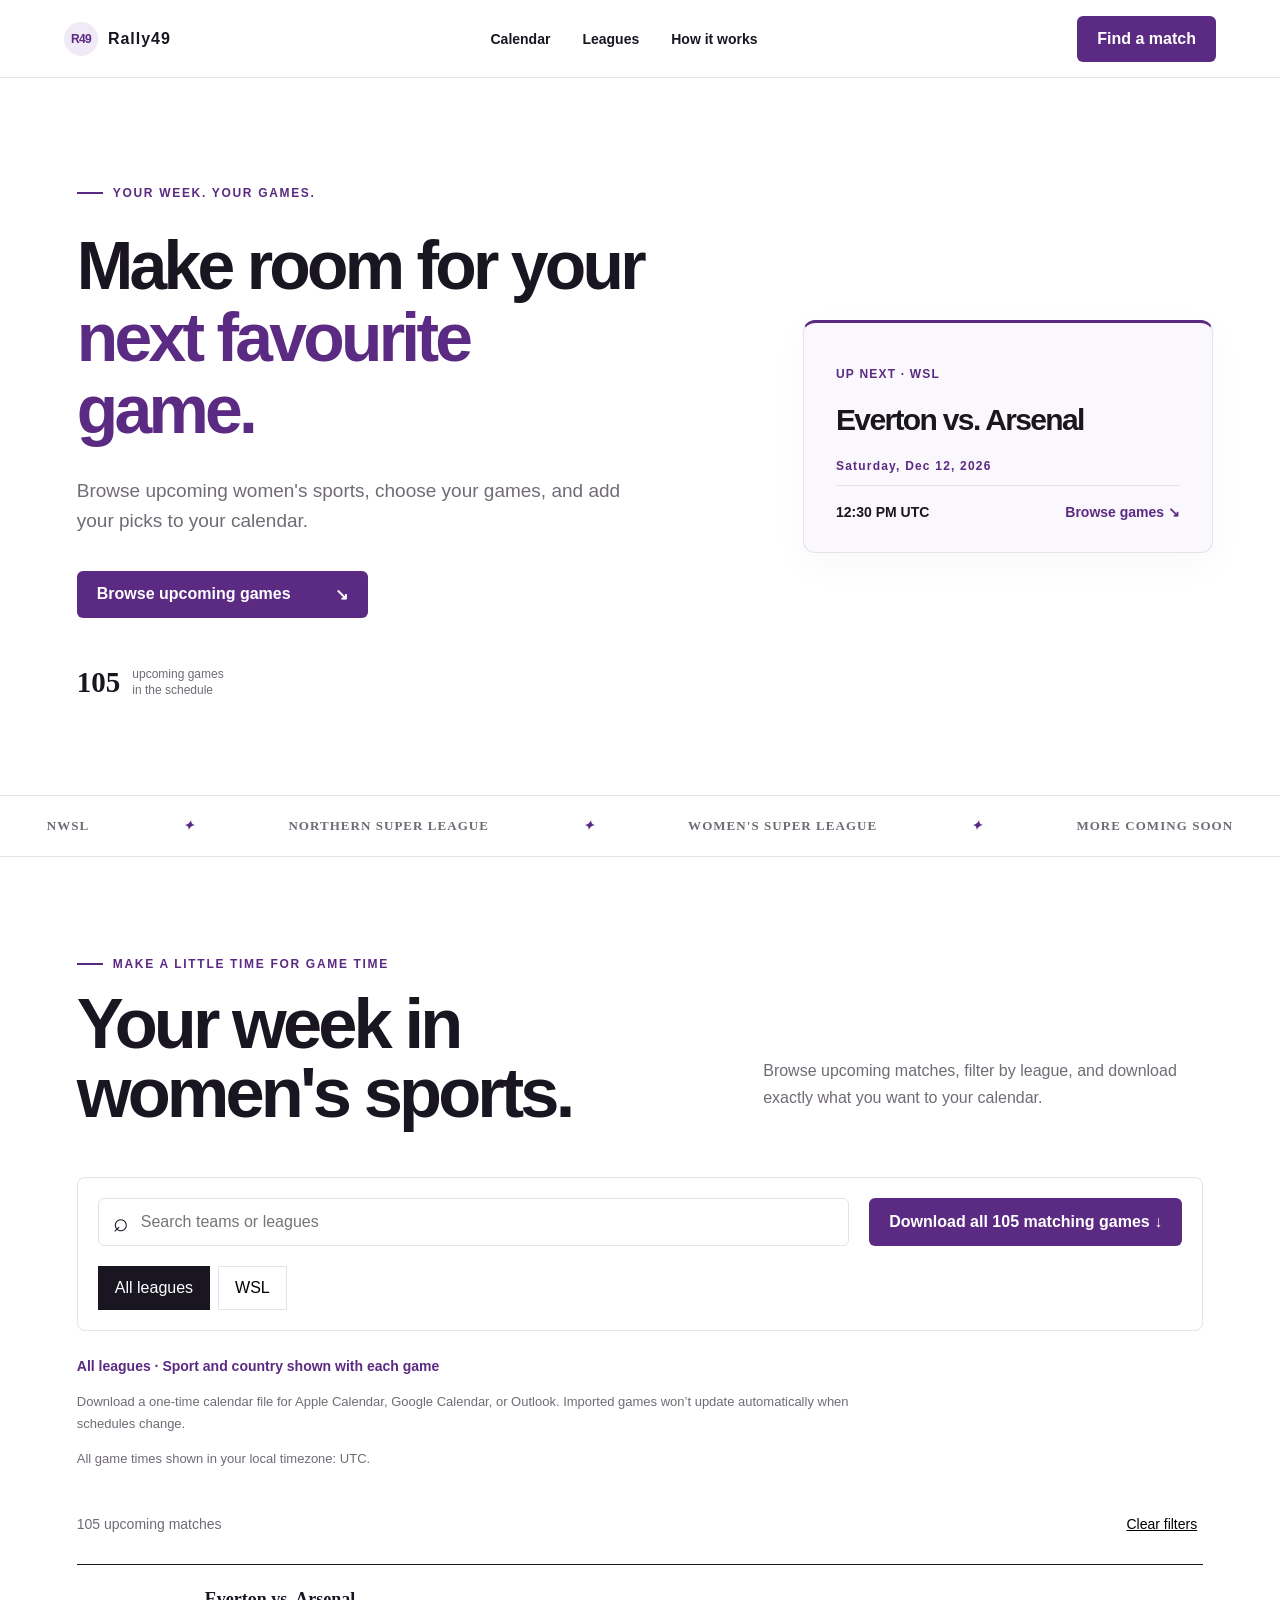
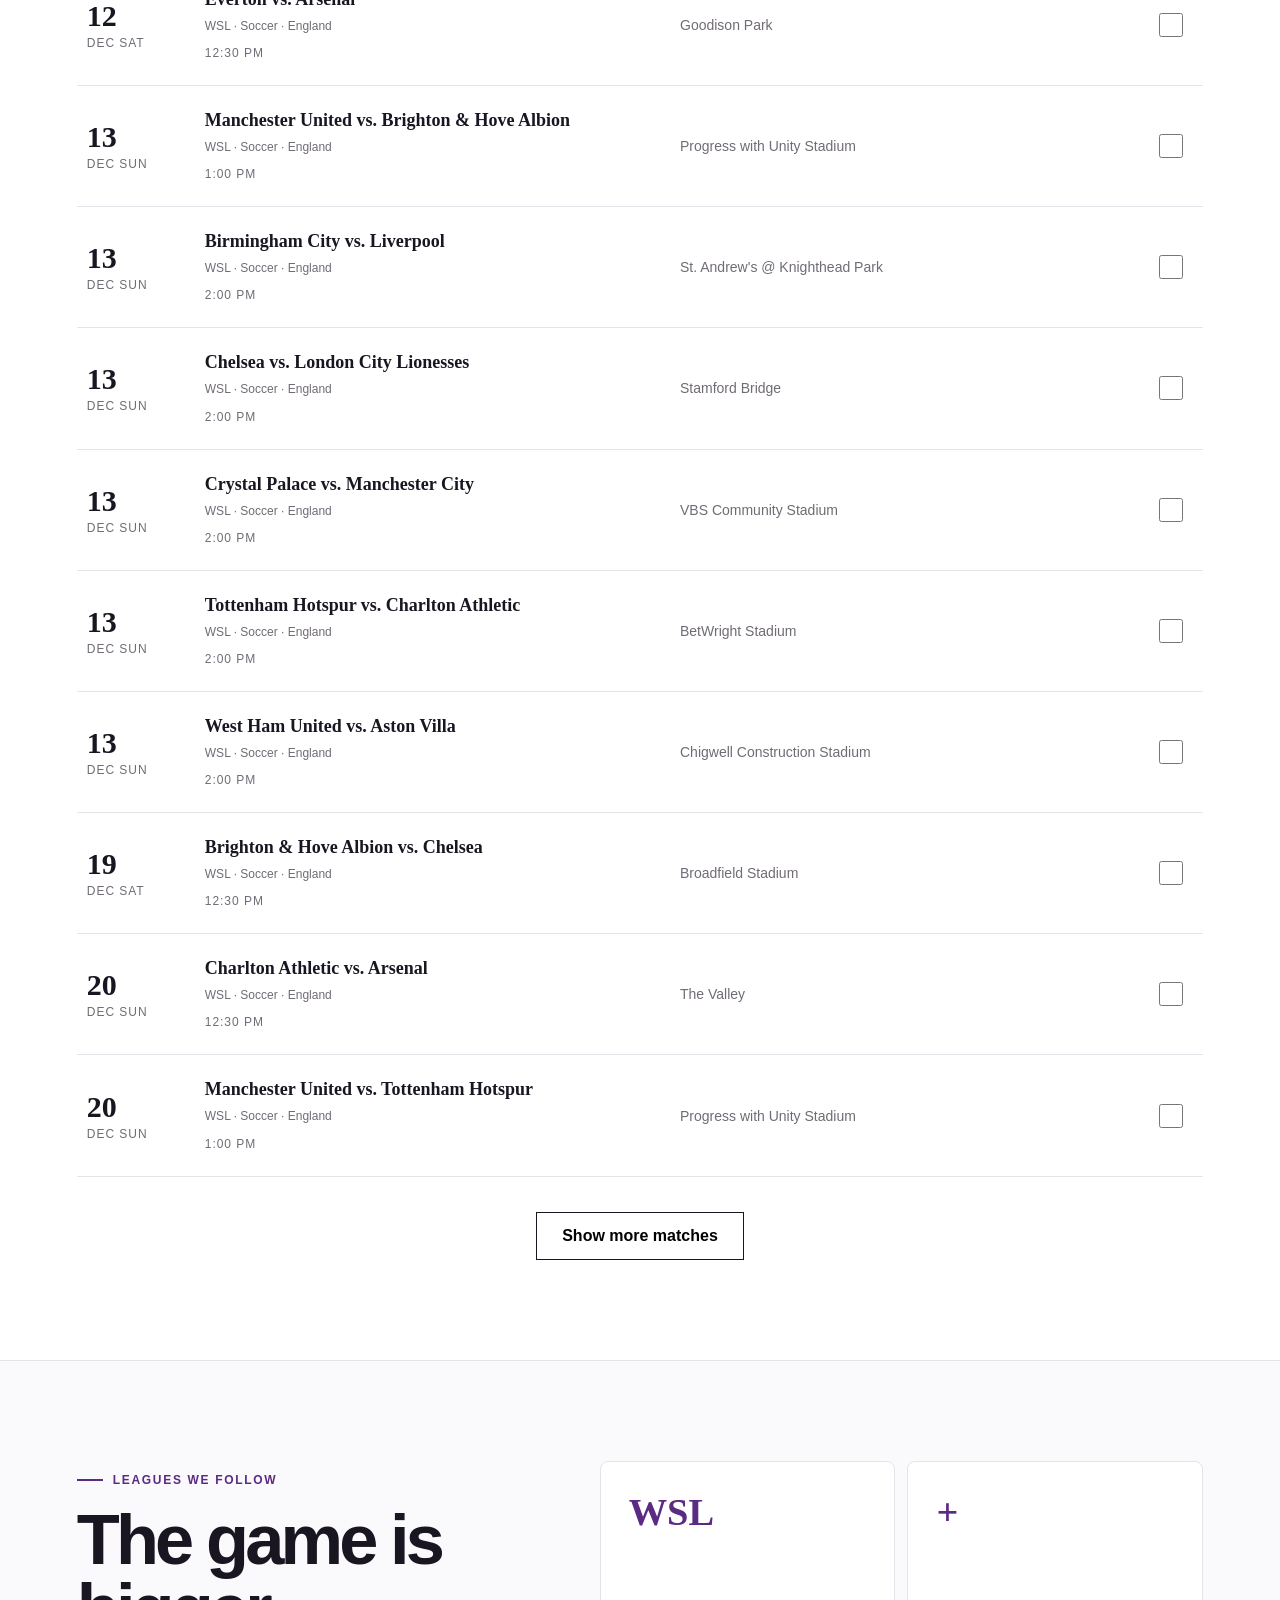
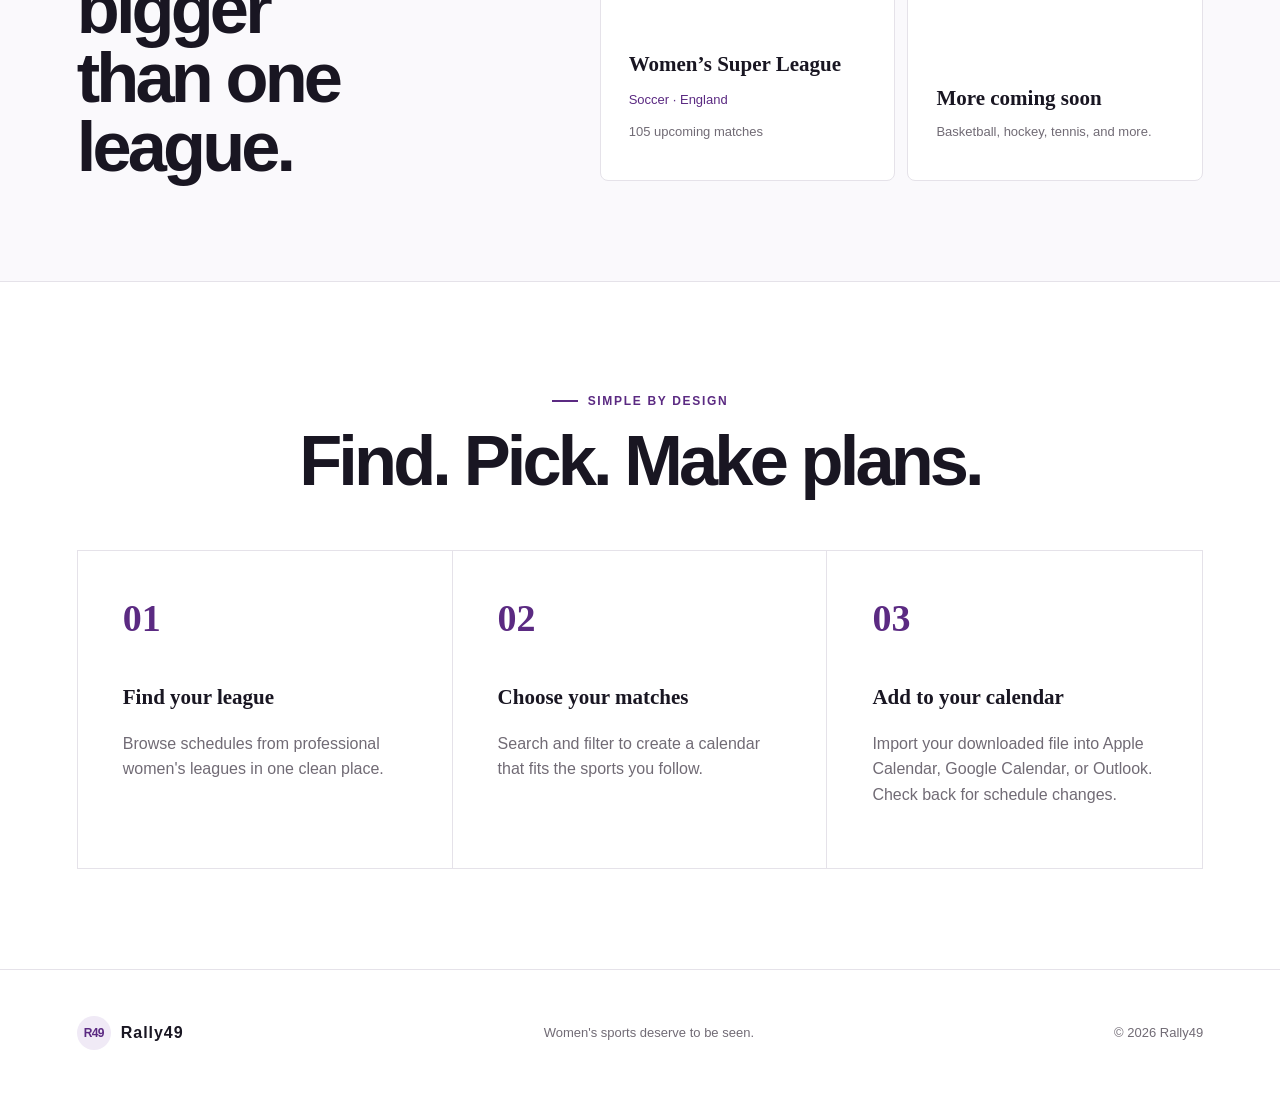
==== commit 52bb483b: "Identify leagues by sport and country" ====
--- a/website/index.html
+++ b/website/index.html
@@ -55,6 +55,7 @@
         <button class="download-button" id="downloadCalendar" type="button" aria-describedby="downloadHelp">Download calendar</button>
       </div>
 
+      <p class="league-summary" id="leagueSummary" role="status"></p>
       <p class="calendar-note" id="downloadHelp">Download a one-time calendar file for Apple Calendar, Google Calendar, or Outlook. Imported games won’t update automatically when schedules change.</p>
       <p class="calendar-note" id="timezoneNote"></p>
       <div class="results-meta"><p id="resultCount">Loading matches…</p><button id="clearFilters" type="button">Clear filters</button></div>
--- a/website/styles.css
+++ b/website/styles.css
@@ -34,3 +34,15 @@
 section[id]{scroll-margin-top:96px}
 @media(max-width:900px){.hero{grid-template-columns:1fr}.hero-copy{padding-bottom:32px}.hero-art{min-height:0;padding:24px 6vw 64px;justify-items:start}.feature-card{max-width:560px}.toolbar{grid-template-columns:1fr}.filter-group{grid-row:auto;grid-column:auto}.download-button{white-space:normal}}
 @media(max-width:560px){.hero-copy{padding:64px 24px 24px}h1{font-size:46px}.hero-art{padding:16px 24px 56px}.feature-card{padding:24px}.feature-card h2{font-size:26px}.filter{padding:10px 12px}.empty{padding:48px 20px}.results-meta{gap:12px}.event-time{display:block;margin-top:8px;line-height:1.5}}
+
+/* League identity is visible on every screen, with supplementary filter hints. */
+.league-filter-wrap{position:relative;display:inline-flex}
+.league-tooltip{display:none;position:absolute;top:100%;left:0;z-index:30;width:260px;max-width:70vw;padding:12px 14px;border:1px solid var(--line);border-radius:6px;background:#fff;color:var(--ink);box-shadow:0 6px 20px #19162214;font-size:13px;line-height:1.6}
+.league-filter-wrap:hover .league-tooltip,.league-filter-wrap:focus-within .league-tooltip{display:block}
+.filter-group{overflow:visible}
+.league-summary{font-size:14px;font-weight:600;color:var(--purple);margin:24px 0 0;line-height:1.6}
+.event-league{display:block;font-size:12px;color:var(--muted);line-height:1.6;margin:7px 0}
+.event{grid-template-columns:90px minmax(0,1fr) minmax(0,1fr) 38px}
+.league-card .league-details{color:var(--purple);line-height:1.6}
+@media(max-width:900px){.event{grid-template-columns:70px minmax(0,1fr) 30px}}
+@media(max-width:560px){.league-filter-wrap{position:static}.filter-group{position:relative}.league-tooltip{max-width:100%;width:100%;box-sizing:border-box}}
